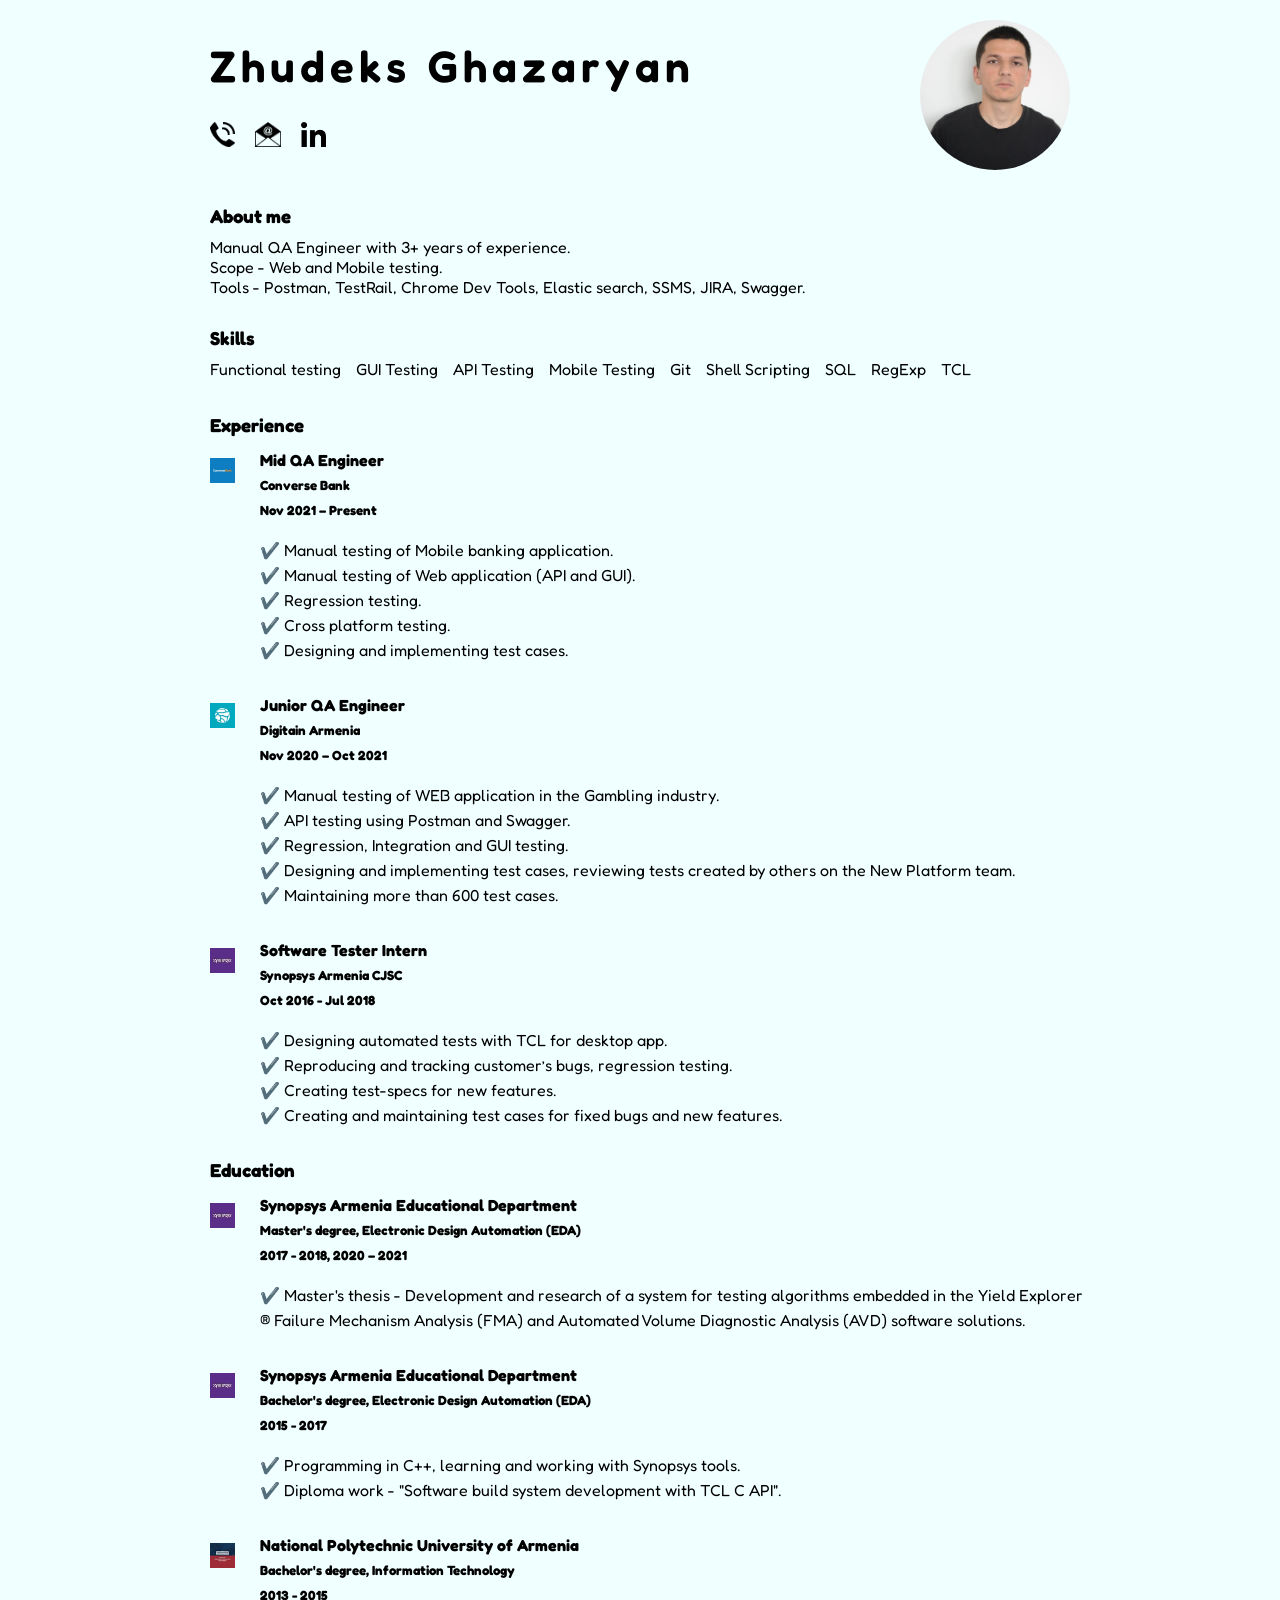
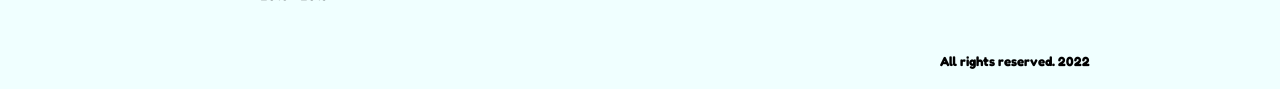
==== index.html @ 12656787 "test" ====
<!DOCTYPE html>
    <html lang="en">
    <head>
        <meta charset="UTF-8">
        <meta http-equiv="X-UA-Compatible" content="IE=edge">
        <meta name="viewport" content="width=device-width, initial-scale=1.0">
        <link rel="preconnect" href="https://fonts.googleapis.com">
        <link rel="preconnect" href="https://fonts.gstatic.com" crossorigin>
        <link href="https://fonts.googleapis.com/css2?family=Fredoka:wght@400;700&display=swap" rel="stylesheet">
        <link rel="icon" type="image/x-icon" href="./img/favicon.png">
        <title>My CV</title>
        <link rel="stylesheet" href="./css/styles.css">
    </head>
    <body>
        <header class="header">
            <div class="container">
                <div class="header-info">
                    <h1 class="text-h1">Zhudeks Ghazaryan</h1>
                    <ul>
                        <li><a href="tel:37477261190"><img src="./img/phone.png" alt="Phone"></a></li>
                        <li><a href="mailto:ghazaryan.zhudeks@gmail.com"><img src="./img/email.png" alt="Email"></a></li>
                        <li><a href="https://www.linkedin.com/in/ghazaryanzhudeks/" target="_blank"><img src="./img/linkedin.png" alt="Linkedin"></a></li>
                    </ul>
                </div>
                
                <img src="./img/avatar.jpg" alt="My avatar" class="avatar">
                
            </div>
        </header>

        <section class="about">
            <div class="container">
                <div class="about-me">
                    <h3>About me</h3>
                    <p>Manual QA Engineer with 3+ years of experience.</br>
                        Scope - Web and Mobile testing.</br>
                        Tools - Postman, TestRail, Chrome Dev Tools, Elastic search, SSMS, JIRA, Swagger.</p>
                </div>
            </div>
        </section>

        <section class="skills">
            <div class="container">
                <div class="skills-all">
                    <h3>Skills</h3>
                    <ul>
                        <li>Functional testing</li>
                        <li>GUI Testing</li>
                        <li>API Testing</li>
                        <li>Mobile Testing</li>
                        <li>Git</li>
                        <li>Shell Scripting</li>
                        <li>SQL</li>
                        <li>RegExp</li>
                        <li>TCL</li>
                    </ul>
                </div>
            </div>
        </section>

        <section class="experience">
            <div class="container">
                <div class="experience-all">
                    <h3>Experience</h3>
                    <div class="converse">
                        <div>
                            <img src="./img/converse.jpg" alt="Converse Bank logo" class="converse-logo">
                        </div>
                        
                        <div>
                            <h4 class="position">Mid QA Engineer</h4>
                            <h5 class="company">Converse Bank</h5>
                            <h5 class="date">Nov 2021 – Present</h5>
                            <ul>
                                <li>✔️ Manual testing of Mobile banking application.</li>
                                <li>✔️ Manual testing of Web application (API and GUI).</li>
                                <li>✔️ Regression testing.</li>
                                <li>✔️ Cross platform testing.</li>
                                <li>✔️ Designing and implementing test cases.</li>
                            </ul>
                        </div>
                    </div>

                    <div class="digitain">
                        <div>
                            <img src="./img/digitain.png" alt="Digitain Armenia logo" class="digitain-logo">
                        </div>
                        
                        <div>
                            <h4 class="position">Junior QA Engineer</h4>
                            <h5 class="company">Digitain Armenia</h5>
                            <h5 class="date">Nov 2020 – Oct 2021</h5>
                            <ul>
                                <li>✔️ Manual testing of WEB application in the Gambling industry.</li>
                                <li>✔️ API testing using Postman and Swagger.</li>
                                <li>✔️ Regression, Integration and GUI testing.</li>
                                <li>✔️ Designing and implementing test cases, reviewing tests created by others on the New Platform team.</li>
                                <li>✔️ Maintaining more than 600 test cases.</li>
                            </ul>
                        </div>
                    </div>

                    <div class="synopsys">
                        <div>
                            <img src="./img/synopsys.jpg" alt="Synopsys Armenia logo" class="synopsys-logo">
                        </div>
                        
                        <div>
                            <h4 class="position">Software Tester Intern</h4>
                            <h5 class="company">Synopsys Armenia CJSC</h5>
                            <h5 class="date">Oct 2016 - Jul 2018</h5>
                            <ul>
                                <li>✔️ Designing automated tests with TCL for desktop app.</li>
                                <li>✔️ Reproducing and tracking customer’s bugs, regression testing.</li>
                                <li>✔️ Creating test-specs for new features.</li>
                                <li>✔️ Creating and maintaining test cases for fixed bugs and new features.</li>
                            </ul>
                        </div>
                    </div>

                </div>
            </div>

        </section>

        <section class="education">
            <div class="container">
                <div class="education-all">
                    <h3>Education</h3>
                    <div class="synopsys-master">
                        <div>
                            <img src="./img/synopsys.jpg" alt="Synopsys Armenia Educational Department logo" class="synopsys-logo">
                        </div>
                        
                        <div>
                            <h4 class="institution">Synopsys Armenia Educational Department</h4>
                            <h5 class="department">Master's degree, Electronic Design Automation (EDA)</h5>
                            <h5 class="date">2017 - 2018, 2020 – 2021</h5>
                            <ul>
                                <li>✔️ Master's thesis - Development and research of a system for testing algorithms embedded in the Yield Explorer ® Failure Mechanism Analysis (FMA) and Automated Volume Diagnostic Analysis (AVD) software solutions.</li>
                            </ul>
                        </div>
                    </div>

                    <div class="synopsys-bachelor">
                        <div>
                            <img src="./img/synopsys.jpg" alt="Synopsys Armenia Educational Department logo" class="synopsys-logo">
                        </div>
                        
                        <div>
                            <h4 class="institution">Synopsys Armenia Educational Department</h4>
                            <h5 class="department">Bachelor's degree, Electronic Design Automation (EDA)</h5>
                            <h5 class="date">2015 - 2017</h5>
                            <ul>
                                <li>✔️ Programming in C++, learning and working with Synopsys tools.</li>
                                <li>✔️ Diploma work - "Software build system development with TCL C API".</li>
                            </ul>
                        </div>
                    </div>

                    <div class="npua-bachelor">
                        <div>
                            <img src="./img/npua.png" alt="National Polytechnic University of Armenia logo" class="npua-logo">
                        </div>
                        
                        <div>
                            <h4 class="institution">National Polytechnic University of Armenia</h4>
                            <h5 class="department">Bachelor's degree, Information Technology</h5>
                            <h5 class="date">2013 - 2015</h5>
                        </div>
                    </div>

                </div>
            </div>

        </section>

        <footer class="footer">
            <div class="container">
                <h5>All rights reserved. 2022</h5>
            </div>
        </footer>
    </body>
</html>
---- css/styles.css ----
/* ----- FOR GENERAL ELEMENTS ----- */

body {
    box-sizing: border-box;
    justify-content:space-between;
    font-family: 'Fredoka', sans-serif;
    background-color: azure;
}

*,
:after,
:before {
    padding: 0;
    margin: 0;
}

/* ----- HEADER ----- */

.header .container {
    padding-bottom: 15px;
}

.container {
    width: 900px;
    margin: 0 auto;
    display: flex;
    justify-content: space-between;
    align-items: center;
}

.text-h1 {
    font-weight: 600;
    font-size: 44px;
    margin: 0 0 30px 20px;
    letter-spacing: 5px;
}

.avatar {
    height: 150px;
    margin: 20px;
    border-radius: 50%;
}

a img {
    height: 25px;
}

.header-info ul {
    display: flex;
    margin-left: 10px;
    align-items: center;
}

.header-info ul li {
    margin: 0 10px;
    list-style-type: none;
}

/* ----- ABOUT ME ----- */

.about-me {
    margin-left: 20px;
}

.about-me h3{
    margin-bottom: 10px;
}

.about .container {
    padding-bottom: 30px;
}

/* ----- SKILLS ----- */

.skills-all {
    margin-left: 20px;
}

.skills-all  h3{
    margin-bottom: 10px;
}

.skills ul {
    display: inline-block;
    margin-left: 0px;
    align-items: center;
    list-style: none;
}

.skills ul li {
    float: left;
    margin-right: 15px;
}

.skills .container {
    padding-bottom: 30px;
}

/* ----- EXPERIENCE ----- */

.experience-all {
    margin-left: 20px;
    line-height: 25px;
}

.experience-all h3 {
    margin-bottom: 10px;
}

.experience-all ul li {
    list-style-type: none;
}

.experience .date {
    margin-bottom:  15px;
}

.converse-logo, .digitain-logo, .synopsys-logo {
    width: 25px;
    margin-top: 10px;
    margin-right: 25px;
}

.converse, .digitain, .synopsys {
    display: flex;
    margin-bottom: 30px;
}

/* ----- EDUCATION ----- */

.education-all {
    margin-left: 20px;
    line-height: 25px;
}

.education-all h3 {
    margin-bottom: 10px;
}

.education-all ul li {
    list-style-type: none;
}

.education .date {
    margin-bottom:  15px;
}

.education-all .synopsys-logo, .education-all .npua-logo {
    width: 25px;
    margin-top: 10px;
    margin-right: 25px;
}

.education-all .synopsys-master, .education-all .synopsys-bachelor, .education-all .npua-bachelor {
    display: flex;
    margin-bottom: 30px;
}

/* ----- FOOTER ----- */

.footer h5 {
    margin-left: auto;
    padding-bottom: 20px;
}
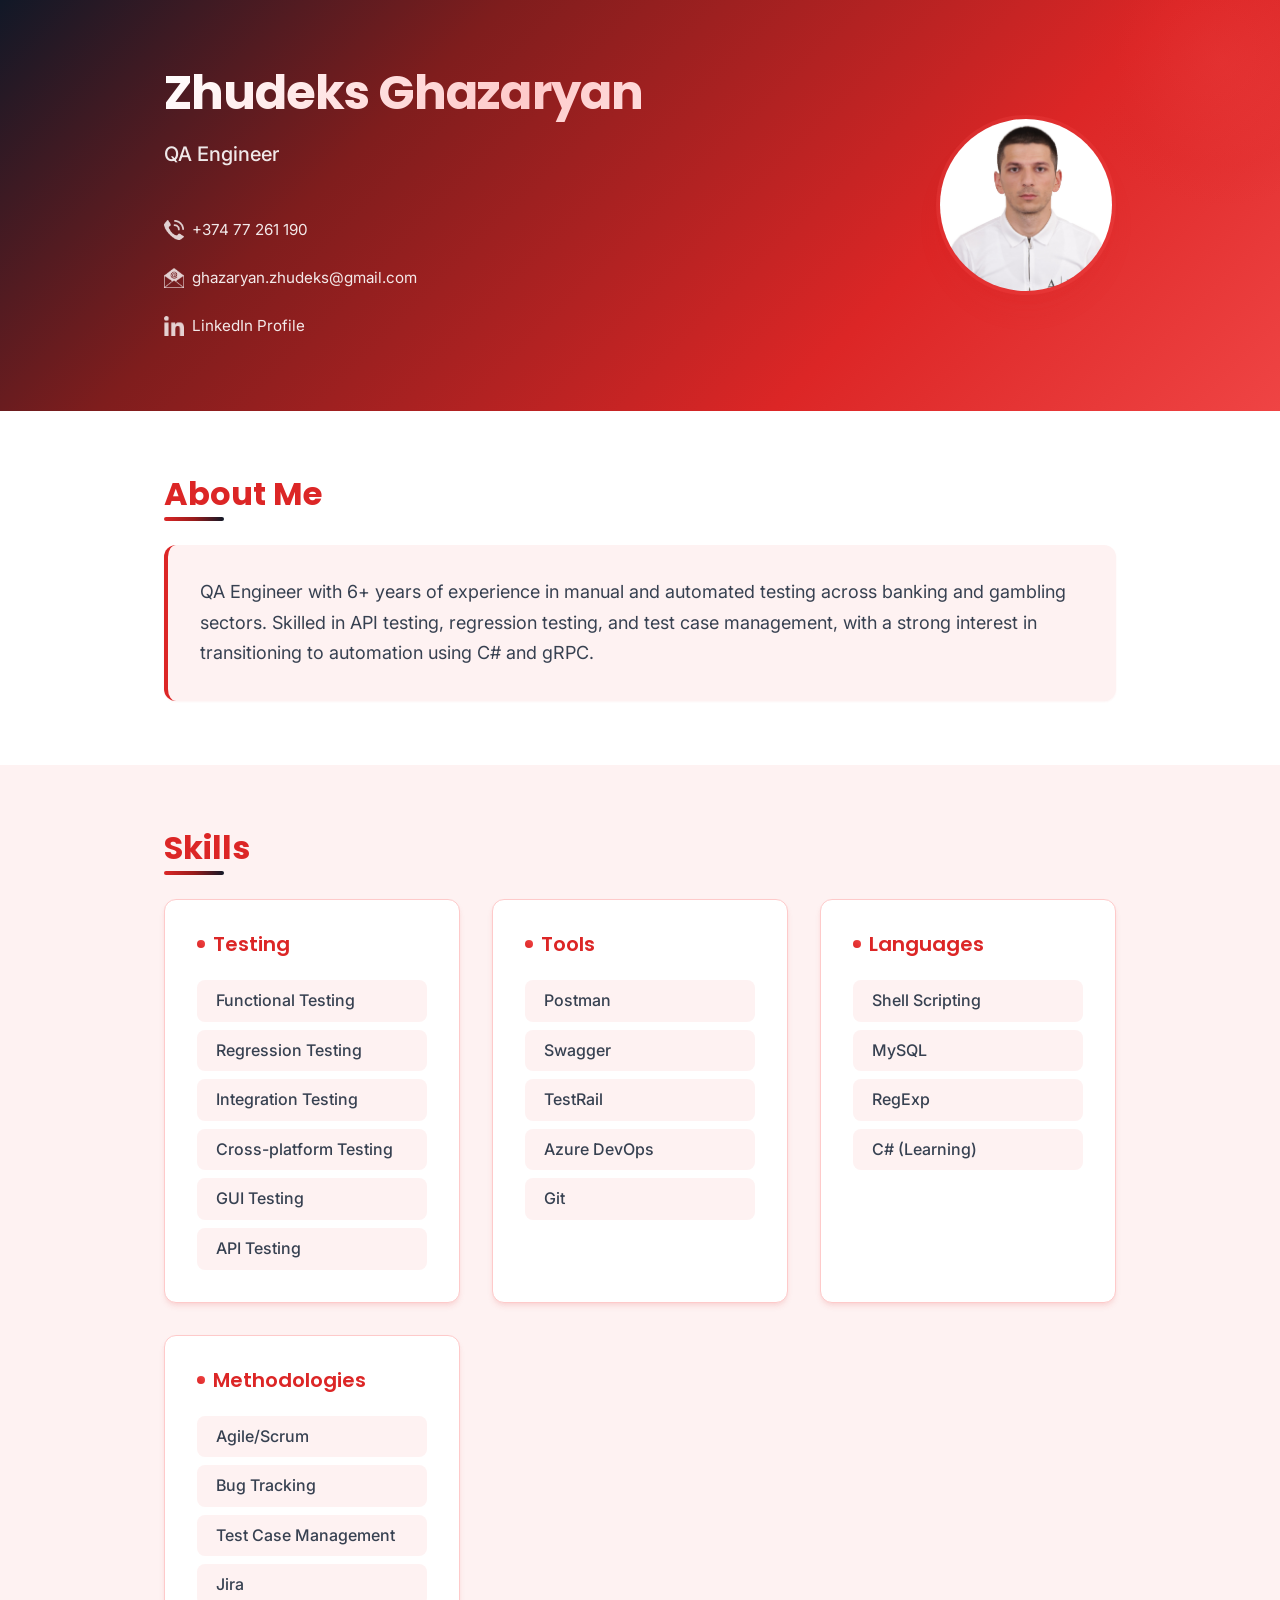
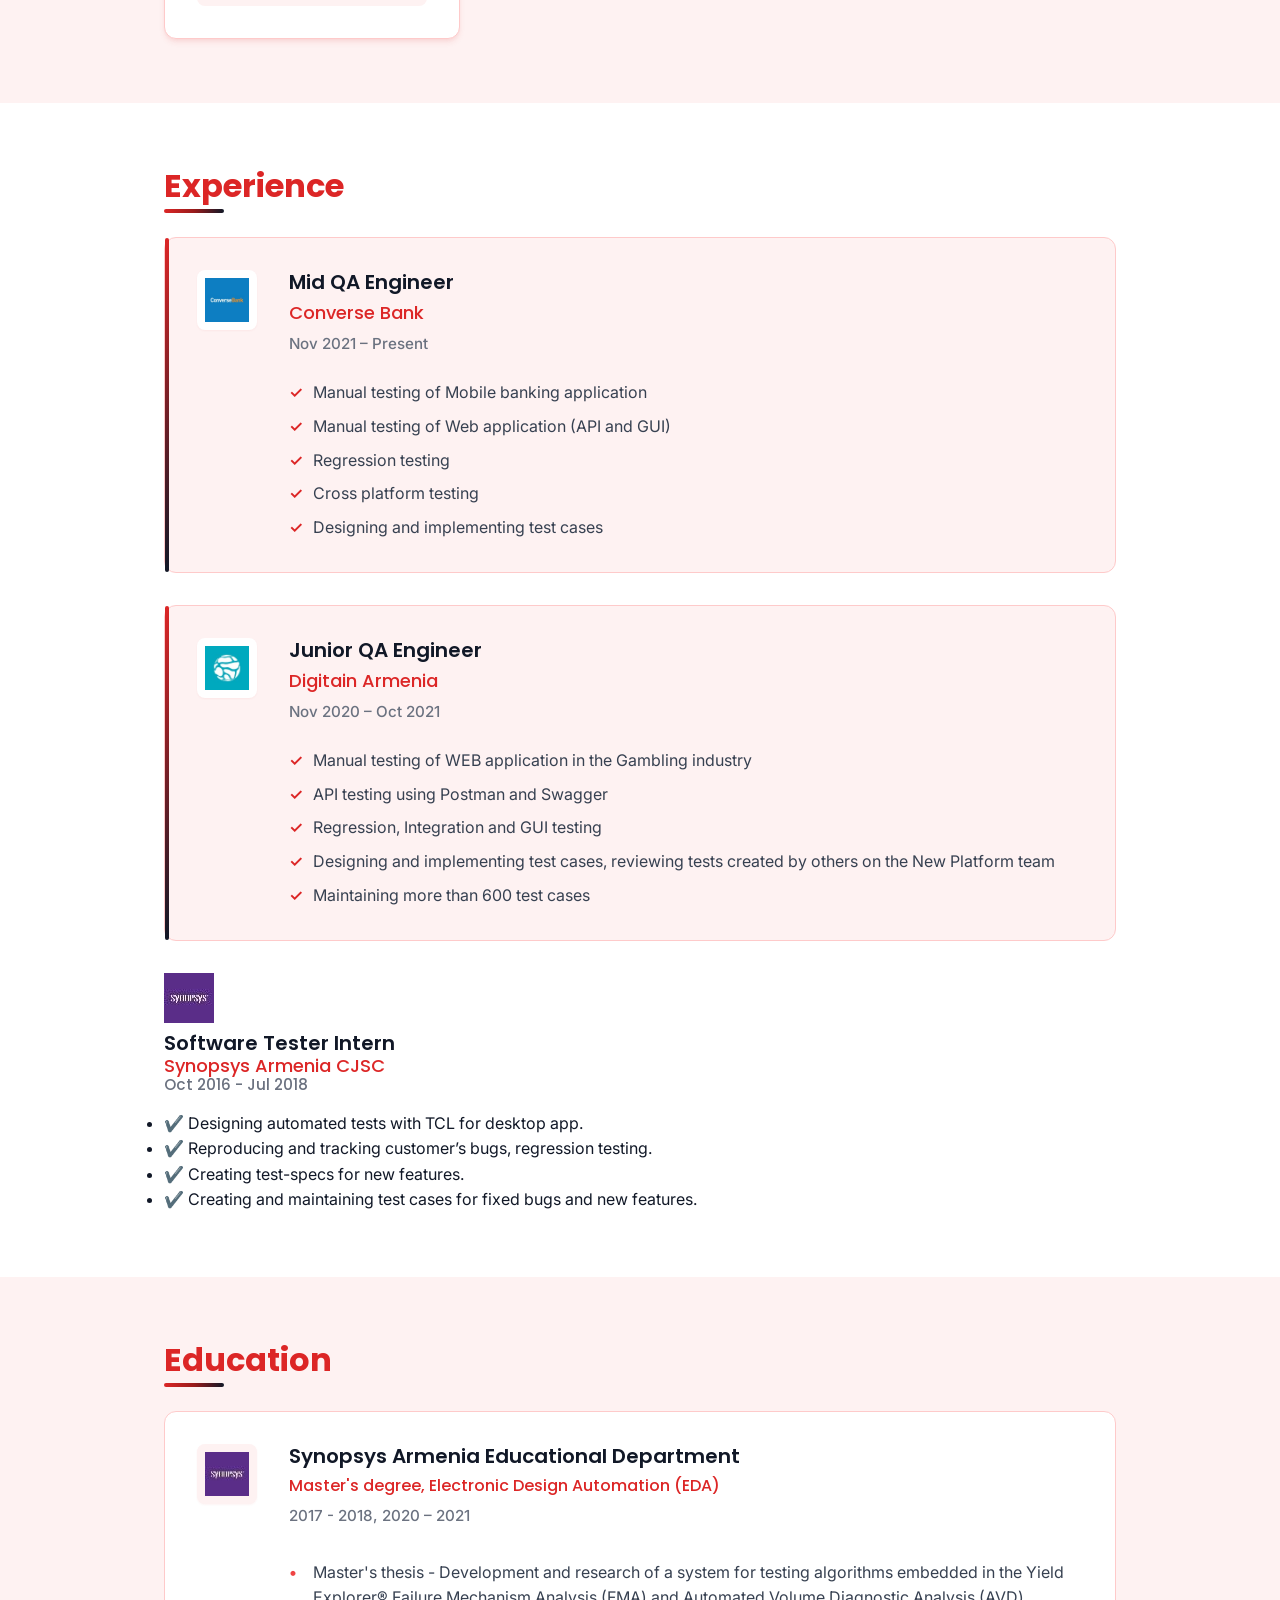
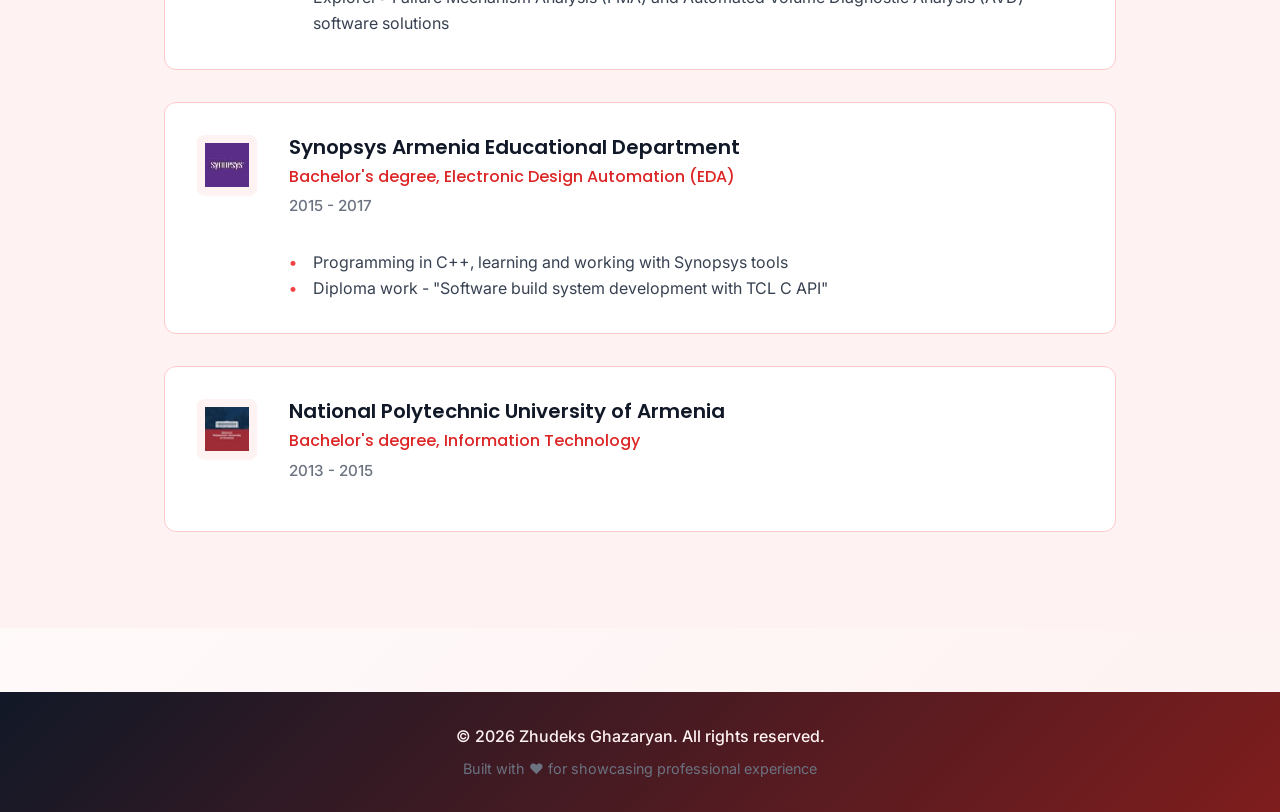
==== commit 016e2f2a: "Refactor HTML structure and enhance CSS styles for improved layout and accessibility" ====
--- a/index.html
+++ b/index.html
@@ -1,101 +1,161 @@
 <!DOCTYPE html>
-    <html lang="en">
-    <head>
-        <meta charset="UTF-8">
-        <meta http-equiv="X-UA-Compatible" content="IE=edge">
-        <meta name="viewport" content="width=device-width, initial-scale=1.0">
-        <link rel="preconnect" href="https://fonts.googleapis.com">
-        <link rel="preconnect" href="https://fonts.gstatic.com" crossorigin>
-        <link href="https://fonts.googleapis.com/css2?family=Fredoka:wght@400;700&display=swap" rel="stylesheet">
-        <link rel="icon" type="image/x-icon" href="./img/favicon.png">
-        <title>My CV</title>
-        <link rel="stylesheet" href="./css/styles.css">
-    </head>
-    <body>
+<html lang="en">
+<head>
+    <meta charset="UTF-8">
+    <meta http-equiv="X-UA-Compatible" content="IE=edge">
+    <meta name="viewport" content="width=device-width, initial-scale=1.0">
+    <meta name="description" content="Zhudeks Ghazaryan - QA Engineer with 6+ years of experience in manual and automated testing">
+    <meta name="author" content="Zhudeks Ghazaryan">
+    <meta name="keywords" content="QA Engineer, Software Testing, Manual Testing, Automated Testing, API Testing">
+    
+    <!-- Open Graph / Facebook -->
+    <meta property="og:type" content="website">
+    <meta property="og:title" content="Zhudeks Ghazaryan - QA Engineer CV">
+    <meta property="og:description" content="QA Engineer with 6+ years of experience in manual and automated testing">
+    
+    <!-- Fonts -->
+    <link rel="preconnect" href="https://fonts.googleapis.com">
+    <link rel="preconnect" href="https://fonts.gstatic.com" crossorigin>
+    <link href="https://fonts.googleapis.com/css2?family=Inter:wght@300;400;500;600;700&family=Poppins:wght@400;500;600;700&display=swap" rel="stylesheet">
+    
+    <!-- Favicon -->
+    <link rel="icon" type="image/x-icon" href="./img/favicon.png">
+    
+    <title>Zhudeks Ghazaryan - QA Engineer CV</title>
+    <link rel="stylesheet" href="./css/styles.css">
+</head>
+<body>
+    <main>
         <header class="header">
             <div class="container">
                 <div class="header-info">
-                    <h1 class="text-h1">Zhudeks Ghazaryan</h1>
-                    <ul>
-                        <li><a href="tel:37477261190"><img src="./img/phone.png" alt="Phone"></a></li>
-                        <li><a href="mailto:ghazaryan.zhudeks@gmail.com"><img src="./img/email.png" alt="Email"></a></li>
-                        <li><a href="https://www.linkedin.com/in/ghazaryanzhudeks/" target="_blank"><img src="./img/linkedin.png" alt="Linkedin"></a></li>
-                    </ul>
-                </div>
-                
-                <img src="./img/avatar.jpg" alt="My avatar" class="avatar">
-                
+                    <h1 class="name">Zhudeks Ghazaryan</h1>
+                    <p class="title">QA Engineer</p>
+                    <nav class="contact-nav" aria-label="Contact information">
+                        <ul class="contact-list">
+                            <li>
+                                <a href="tel:37477261190" class="contact-link" aria-label="Phone number">
+                                    <img src="./img/phone.png" alt="" role="presentation">
+                                    <span class="contact-text">+374 77 261 190</span>
+                                </a>
+                            </li>
+                            <li>
+                                <a href="mailto:ghazaryan.zhudeks@gmail.com" class="contact-link" aria-label="Email">
+                                    <img src="./img/email.png" alt="" role="presentation">
+                                    <span class="contact-text">ghazaryan.zhudeks@gmail.com</span>
+                                </a>
+                            </li>
+                            <li>
+                                <a href="https://www.linkedin.com/in/ghazaryanzhudeks/" target="_blank" rel="noopener noreferrer" class="contact-link" aria-label="LinkedIn profile">
+                                    <img src="./img/linkedin.png" alt="" role="presentation">
+                                    <span class="contact-text">LinkedIn Profile</span>
+                                </a>
+                            </li>
+                        </ul>
+                    </nav>
+                </div>
+                <div class="avatar-container">
+                    <img src="./img/avatar.jpg" alt="Zhudeks Ghazaryan profile photo" class="avatar">
+                </div>
             </div>
         </header>
 
-        <section class="about">
-            <div class="container">
-                <div class="about-me">
-                    <h3>About me</h3>
-                    <p>Manual QA Engineer with 3+ years of experience.</br>
-                        Scope - Web and Mobile testing.</br>
-                        Tools - Postman, TestRail, Chrome Dev Tools, Elastic search, SSMS, JIRA, Swagger.</p>
-                </div>
-            </div>
-        </section>
-
-        <section class="skills">
-            <div class="container">
-                <div class="skills-all">
-                    <h3>Skills</h3>
-                    <ul>
-                        <li>Functional testing</li>
-                        <li>GUI Testing</li>
-                        <li>API Testing</li>
-                        <li>Mobile Testing</li>
-                        <li>Git</li>
-                        <li>Shell Scripting</li>
-                        <li>SQL</li>
-                        <li>RegExp</li>
-                        <li>TCL</li>
-                    </ul>
-                </div>
-            </div>
-        </section>
-
-        <section class="experience">
-            <div class="container">
-                <div class="experience-all">
-                    <h3>Experience</h3>
-                    <div class="converse">
-                        <div>
-                            <img src="./img/converse.jpg" alt="Converse Bank logo" class="converse-logo">
-                        </div>
-                        
-                        <div>
-                            <h4 class="position">Mid QA Engineer</h4>
-                            <h5 class="company">Converse Bank</h5>
-                            <h5 class="date">Nov 2021 – Present</h5>
-                            <ul>
-                                <li>✔️ Manual testing of Mobile banking application.</li>
-                                <li>✔️ Manual testing of Web application (API and GUI).</li>
-                                <li>✔️ Regression testing.</li>
-                                <li>✔️ Cross platform testing.</li>
-                                <li>✔️ Designing and implementing test cases.</li>
-                            </ul>
-                        </div>
-                    </div>
-
-                    <div class="digitain">
-                        <div>
-                            <img src="./img/digitain.png" alt="Digitain Armenia logo" class="digitain-logo">
-                        </div>
-                        
-                        <div>
-                            <h4 class="position">Junior QA Engineer</h4>
-                            <h5 class="company">Digitain Armenia</h5>
-                            <h5 class="date">Nov 2020 – Oct 2021</h5>
-                            <ul>
-                                <li>✔️ Manual testing of WEB application in the Gambling industry.</li>
-                                <li>✔️ API testing using Postman and Swagger.</li>
-                                <li>✔️ Regression, Integration and GUI testing.</li>
-                                <li>✔️ Designing and implementing test cases, reviewing tests created by others on the New Platform team.</li>
-                                <li>✔️ Maintaining more than 600 test cases.</li>
+        <section class="about" aria-labelledby="about-heading">
+            <div class="container">
+                <div class="section-content">
+                    <h2 id="about-heading" class="section-title">About Me</h2>
+                    <div class="about-content">
+                        <p class="about-text">
+                            QA Engineer with 6+ years of experience in manual and automated testing across 
+                            banking and gambling sectors. Skilled in API testing, regression testing, and test case 
+                            management, with a strong interest in transitioning to automation using C# and gRPC.
+                        </p>
+                    </div>
+                </div>
+            </div>
+        </section>
+
+        <section class="skills" aria-labelledby="skills-heading">
+            <div class="container">
+                <div class="section-content">
+                    <h2 id="skills-heading" class="section-title">Skills</h2>
+                    <div class="skills-grid">
+                        <div class="skill-category">
+                            <h3 class="skill-category-title">Testing</h3>
+                            <ul class="skill-list">
+                                <li>Functional Testing</li>
+                                <li>Regression Testing</li>
+                                <li>Integration Testing</li>
+                                <li>Cross-platform Testing</li>
+                                <li>GUI Testing</li>
+                                <li>API Testing</li>
+                            </ul>
+                        </div>
+                        <div class="skill-category">
+                            <h3 class="skill-category-title">Tools</h3>
+                            <ul class="skill-list">
+                                <li>Postman</li>
+                                <li>Swagger</li>
+                                <li>TestRail</li>
+                                <li>Azure DevOps</li>
+                                <li>Git</li>
+                            </ul>
+                        </div>
+                        <div class="skill-category">
+                            <h3 class="skill-category-title">Languages</h3>
+                            <ul class="skill-list">
+                                <li>Shell Scripting</li>
+                                <li>MySQL</li>
+                                <li>RegExp</li>
+                                <li>C# (Learning)</li>
+                            </ul>
+                        </div>
+                        <div class="skill-category">
+                            <h3 class="skill-category-title">Methodologies</h3>
+                            <ul class="skill-list">
+                                <li>Agile/Scrum</li>
+                                <li>Bug Tracking</li>
+                                <li>Test Case Management</li>
+                                <li>Jira</li>
+                            </ul>
+                        </div>
+                    </div>
+                </div>
+            </div>
+        </section>
+
+        <section class="experience" aria-labelledby="experience-heading">
+            <div class="container">
+                <div class="section-content">
+                    <h2 id="experience-heading" class="section-title">Experience</h2>
+                    <div class="experience-item">
+                        <img src="./img/converse.jpg" alt="Converse Bank logo" class="company-logo">
+                        <div class="experience-details">
+                            <h3 class="position">Mid QA Engineer</h3>
+                            <h4 class="company">Converse Bank</h4>
+                            <p class="date">Nov 2021 – Present</p>
+                            <ul>
+                                <li>Manual testing of Mobile banking application</li>
+                                <li>Manual testing of Web application (API and GUI)</li>
+                                <li>Regression testing</li>
+                                <li>Cross platform testing</li>
+                                <li>Designing and implementing test cases</li>
+                            </ul>
+                        </div>
+                    </div>
+
+                    <div class="experience-item">
+                        <img src="./img/digitain.png" alt="Digitain Armenia logo" class="company-logo">
+                        <div class="experience-details">
+                            <h3 class="position">Junior QA Engineer</h3>
+                            <h4 class="company">Digitain Armenia</h4>
+                            <p class="date">Nov 2020 – Oct 2021</p>
+                            <ul>
+                                <li>Manual testing of WEB application in the Gambling industry</li>
+                                <li>API testing using Postman and Swagger</li>
+                                <li>Regression, Integration and GUI testing</li>
+                                <li>Designing and implementing test cases, reviewing tests created by others on the New Platform team</li>
+                                <li>Maintaining more than 600 test cases</li>
                             </ul>
                         </div>
                     </div>
@@ -123,62 +183,63 @@
 
         </section>
 
-        <section class="education">
-            <div class="container">
-                <div class="education-all">
-                    <h3>Education</h3>
-                    <div class="synopsys-master">
-                        <div>
-                            <img src="./img/synopsys.jpg" alt="Synopsys Armenia Educational Department logo" class="synopsys-logo">
-                        </div>
-                        
-                        <div>
-                            <h4 class="institution">Synopsys Armenia Educational Department</h4>
-                            <h5 class="department">Master's degree, Electronic Design Automation (EDA)</h5>
-                            <h5 class="date">2017 - 2018, 2020 – 2021</h5>
-                            <ul>
-                                <li>✔️ Master's thesis - Development and research of a system for testing algorithms embedded in the Yield Explorer ® Failure Mechanism Analysis (FMA) and Automated Volume Diagnostic Analysis (AVD) software solutions.</li>
-                            </ul>
-                        </div>
-                    </div>
-
-                    <div class="synopsys-bachelor">
-                        <div>
-                            <img src="./img/synopsys.jpg" alt="Synopsys Armenia Educational Department logo" class="synopsys-logo">
-                        </div>
-                        
-                        <div>
-                            <h4 class="institution">Synopsys Armenia Educational Department</h4>
-                            <h5 class="department">Bachelor's degree, Electronic Design Automation (EDA)</h5>
-                            <h5 class="date">2015 - 2017</h5>
-                            <ul>
-                                <li>✔️ Programming in C++, learning and working with Synopsys tools.</li>
-                                <li>✔️ Diploma work - "Software build system development with TCL C API".</li>
-                            </ul>
-                        </div>
-                    </div>
-
-                    <div class="npua-bachelor">
-                        <div>
-                            <img src="./img/npua.png" alt="National Polytechnic University of Armenia logo" class="npua-logo">
-                        </div>
-                        
-                        <div>
-                            <h4 class="institution">National Polytechnic University of Armenia</h4>
-                            <h5 class="department">Bachelor's degree, Information Technology</h5>
-                            <h5 class="date">2013 - 2015</h5>
-                        </div>
-                    </div>
-
-                </div>
-            </div>
-
-        </section>
-
-        <footer class="footer">
-            <div class="container">
-                <h5>All rights reserved. 2022</h5>
-            </div>
-        </footer>
-    </body>
+        <section class="education" aria-labelledby="education-heading">
+            <div class="container">
+                <div class="section-content">
+                    <h2 id="education-heading" class="section-title">Education</h2>
+                    
+                    <div class="education-item">
+                        <img src="./img/synopsys.jpg" alt="Synopsys Armenia Educational Department logo" class="institution-logo">
+                        <div class="education-details">
+                            <h3 class="institution">Synopsys Armenia Educational Department</h3>
+                            <h4 class="department">Master's degree, Electronic Design Automation (EDA)</h4>
+                            <p class="date">2017 - 2018, 2020 – 2021</p>
+                            <ul>
+                                <li>Master's thesis - Development and research of a system for testing algorithms embedded in the Yield Explorer® Failure Mechanism Analysis (FMA) and Automated Volume Diagnostic Analysis (AVD) software solutions</li>
+                            </ul>
+                        </div>
+                    </div>
+
+                    <div class="education-item">
+                        <img src="./img/synopsys.jpg" alt="Synopsys Armenia Educational Department logo" class="institution-logo">
+                        <div class="education-details">
+                            <h3 class="institution">Synopsys Armenia Educational Department</h3>
+                            <h4 class="department">Bachelor's degree, Electronic Design Automation (EDA)</h4>
+                            <p class="date">2015 - 2017</p>
+                            <ul>
+                                <li>Programming in C++, learning and working with Synopsys tools</li>
+                                <li>Diploma work - "Software build system development with TCL C API"</li>
+                            </ul>
+                        </div>
+                    </div>
+
+                    <div class="education-item">
+                        <img src="./img/npua.png" alt="National Polytechnic University of Armenia logo" class="institution-logo">
+                        <div class="education-details">
+                            <h3 class="institution">National Polytechnic University of Armenia</h3>
+                            <h4 class="department">Bachelor's degree, Information Technology</h4>
+                            <p class="date">2013 - 2015</p>
+                        </div>
+                    </div>
+                </div>
+            </div>
+        </section>
+
+        </section>
+    </main>
+    
+    <footer class="footer">
+        <div class="container">
+            <div class="footer-content">
+                <p class="footer-text">&copy; <span id="current-year"></span> Zhudeks Ghazaryan. All rights reserved.</p>
+                <p class="footer-note">Built with ❤️ for showcasing professional experience</p>
+            </div>
+        </div>
+    </footer>
+    
+    <script>
+        // Automatically update copyright year
+        document.getElementById('current-year').textContent = new Date().getFullYear();
+    </script>
+</body>
 </html>
--- a/css/styles.css
+++ b/css/styles.css
@@ -1,164 +1,618 @@
-/* ----- FOR GENERAL ELEMENTS ----- */
+/* ===== CSS RESET ===== */
+*,
+*::before,
+*::after {
+    margin: 0;
+    padding: 0;
+    box-sizing: border-box;
+}
+
+/* ===== CSS VARIABLES ===== */
+:root {
+    /* Colors */
+    --primary-color: #dc2626;
+    --primary-dark: #991b1b;
+    --primary-darker: #7f1d1d;
+    --secondary-color: #374151;
+    --accent-color: #ef4444;
+    --accent-light: #f87171;
+    --text-primary: #111827;
+    --text-secondary: #374151;
+    --text-light: #6b7280;
+    --background-light: #fef2f2;
+    --background-white: #ffffff;
+    --background-dark: #1f2937;
+    --border-light: #fecaca;
+    --shadow-sm: 0 1px 2px 0 rgb(220 38 38 / 0.05);
+    --shadow-md: 0 4px 6px -1px rgb(220 38 38 / 0.1), 0 2px 4px -2px rgb(220 38 38 / 0.1);
+    --shadow-lg: 0 10px 15px -3px rgb(220 38 38 / 0.1), 0 4px 6px -4px rgb(220 38 38 / 0.1);
+    --shadow-xl: 0 20px 25px -5px rgb(220 38 38 / 0.1), 0 8px 10px -6px rgb(220 38 38 / 0.1);
+    
+    /* Typography */
+    --font-primary: 'Inter', -apple-system, BlinkMacSystemFont, 'Segoe UI', sans-serif;
+    --font-heading: 'Poppins', -apple-system, BlinkMacSystemFont, 'Segoe UI', sans-serif;
+    
+    /* Spacing */
+    --space-xs: 0.25rem;
+    --space-sm: 0.5rem;
+    --space-md: 1rem;
+    --space-lg: 1.5rem;
+    --space-xl: 2rem;
+    --space-2xl: 3rem;
+    --space-3xl: 4rem;
+    
+    /* Border radius */
+    --radius-sm: 0.25rem;
+    --radius-md: 0.5rem;
+    --radius-lg: 0.75rem;
+    --radius-xl: 1rem;
+    --radius-full: 9999px;
+    
+    /* Transitions */
+    --transition-fast: 150ms ease-in-out;
+    --transition-normal: 250ms ease-in-out;
+    --transition-slow: 350ms ease-in-out;
+}
+
+/* ===== BASE STYLES ===== */
+html {
+    scroll-behavior: smooth;
+}
 
 body {
-    box-sizing: border-box;
-    justify-content:space-between;
-    font-family: 'Fredoka', sans-serif;
-    background-color: azure;
-}
-
-*,
-:after,
-:before {
-    padding: 0;
-    margin: 0;
-}
-
-/* ----- HEADER ----- */
+    font-family: var(--font-primary);
+    font-size: 16px;
+    line-height: 1.6;
+    color: var(--text-primary);
+    background: linear-gradient(135deg, var(--background-light) 0%, #ffffff 50%, #fef2f2 100%);
+    min-height: 100vh;
+    -webkit-font-smoothing: antialiased;
+    -moz-osx-font-smoothing: grayscale;
+}
+
+/* ===== LAYOUT ===== */
+.container {
+    max-width: 1000px;
+    margin: 0 auto;
+    padding: 0 var(--space-lg);
+}
+
+main {
+    padding-bottom: var(--space-3xl);
+}
+
+/* ===== TYPOGRAPHY ===== */
+h1, h2, h3, h4, h5, h6 {
+    font-family: var(--font-heading);
+    font-weight: 600;
+    line-height: 1.2;
+    color: var(--text-primary);
+}
+
+.section-title {
+    font-size: 2rem;
+    font-weight: 700;
+    margin-bottom: var(--space-xl);
+    position: relative;
+    color: var(--primary-color);
+}
+
+.section-title::after {
+    content: '';
+    position: absolute;
+    left: 0;
+    bottom: -8px;
+    width: 60px;
+    height: 4px;
+    background: linear-gradient(90deg, var(--primary-color), var(--primary-dark), var(--text-primary));
+    border-radius: var(--radius-full);
+}
+
+/* ===== HEADER SECTION ===== */
+.header {
+    background: linear-gradient(135deg, var(--text-primary) 0%, var(--primary-darker) 30%, var(--primary-color) 70%, var(--accent-color) 100%);
+    color: white;
+    padding: var(--space-3xl) 0;
+    position: relative;
+    overflow: hidden;
+}
+
+.header::before {
+    content: '';
+    position: absolute;
+    top: 0;
+    right: 0;
+    width: 300px;
+    height: 300px;
+    background: radial-gradient(circle, rgba(239,68,68,0.2) 0%, rgba(220,38,38,0.1) 50%, transparent 70%);
+    border-radius: 50%;
+    transform: translate(30%, -30%);
+}
 
 .header .container {
-    padding-bottom: 15px;
-}
-
-.container {
-    width: 900px;
-    margin: 0 auto;
-    display: flex;
-    justify-content: space-between;
+    display: grid;
+    grid-template-columns: 1fr auto;
+    gap: var(--space-2xl);
     align-items: center;
-}
-
-.text-h1 {
+    position: relative;
+    z-index: 1;
+}
+
+.header-info {
+    display: flex;
+    flex-direction: column;
+    gap: var(--space-md);
+}
+
+.name {
+    font-size: 3rem;
+    font-weight: 700;
+    margin: 0;
+    background: linear-gradient(135deg, #ffffff 0%, #fecaca 50%, #ffffff 100%);
+    -webkit-background-clip: text;
+    -webkit-text-fill-color: transparent;
+    background-clip: text;
+    letter-spacing: -0.02em;
+}
+
+.title {
+    font-size: 1.25rem;
+    font-weight: 500;
+    color: rgba(255, 255, 255, 0.9);
+    margin: 0;
+}
+
+.contact-nav {
+    margin-top: var(--space-lg);
+}
+
+.contact-list {
+    display: flex;
+    flex-direction: column;
+    gap: var(--space-sm);
+    list-style: none;
+}
+
+.contact-link {
+    display: flex;
+    align-items: center;
+    gap: var(--space-sm);
+    color: rgba(255, 255, 255, 0.9);
+    text-decoration: none;
+    padding: var(--space-sm) 0;
+    transition: var(--transition-fast);
+    font-size: 0.95rem;
+}
+
+.contact-link:hover {
+    color: white;
+    transform: translateX(4px);
+}
+
+.contact-link img {
+    width: 20px;
+    height: 20px;
+    filter: brightness(0) invert(1);
+    opacity: 0.8;
+}
+
+.contact-text {
+    font-weight: 400;
+}
+
+.avatar-container {
+    display: flex;
+    justify-content: center;
+    align-items: center;
+}
+
+.avatar {
+    width: 180px;
+    height: 180px;
+    border-radius: var(--radius-full);
+    border: 4px solid rgba(239, 68, 68, 0.3);
+    box-shadow: var(--shadow-xl);
+    transition: var(--transition-normal);
+    object-fit: cover;
+}
+
+.avatar:hover {
+    transform: scale(1.05);
+    border-color: rgba(239, 68, 68, 0.6);
+}
+
+/* ===== SECTIONS ===== */
+section {
+    padding: var(--space-3xl) 0;
+}
+
+.section-content {
+    max-width: 100%;
+}
+
+/* ===== ABOUT SECTION ===== */
+.about {
+    background: var(--background-white);
+}
+
+.about-content {
+    background: var(--background-light);
+    padding: var(--space-xl);
+    border-radius: var(--radius-lg);
+    border-left: 4px solid var(--primary-color);
+    box-shadow: var(--shadow-sm);
+}
+
+.about-text {
+    font-size: 1.125rem;
+    line-height: 1.7;
+    color: var(--text-secondary);
+    margin: 0;
+}
+
+/* ===== SKILLS SECTION ===== */
+.skills {
+    background: var(--background-light);
+}
+
+.skills-grid {
+    display: grid;
+    grid-template-columns: repeat(auto-fit, minmax(250px, 1fr));
+    gap: var(--space-xl);
+}
+
+.skill-category {
+    background: var(--background-white);
+    padding: var(--space-xl);
+    border-radius: var(--radius-lg);
+    box-shadow: var(--shadow-md);
+    transition: var(--transition-normal);
+    border: 1px solid var(--border-light);
+}
+
+.skill-category:hover {
+    transform: translateY(-4px);
+    box-shadow: var(--shadow-lg);
+}
+
+.skill-category-title {
+    font-size: 1.25rem;
     font-weight: 600;
-    font-size: 44px;
-    margin: 0 0 30px 20px;
-    letter-spacing: 5px;
-}
-
-.avatar {
-    height: 150px;
-    margin: 20px;
-    border-radius: 50%;
-}
-
-a img {
-    height: 25px;
-}
-
-.header-info ul {
-    display: flex;
-    margin-left: 10px;
+    color: var(--primary-color);
+    margin-bottom: var(--space-lg);
+    display: flex;
     align-items: center;
-}
-
-.header-info ul li {
-    margin: 0 10px;
-    list-style-type: none;
-}
-
-/* ----- ABOUT ME ----- */
-
-.about-me {
-    margin-left: 20px;
-}
-
-.about-me h3{
-    margin-bottom: 10px;
-}
-
-.about .container {
-    padding-bottom: 30px;
-}
-
-/* ----- SKILLS ----- */
-
-.skills-all {
-    margin-left: 20px;
-}
-
-.skills-all  h3{
-    margin-bottom: 10px;
-}
-
-.skills ul {
-    display: inline-block;
-    margin-left: 0px;
+    gap: var(--space-sm);
+}
+
+.skill-category-title::before {
+    content: '';
+    width: 8px;
+    height: 8px;
+    background: linear-gradient(45deg, var(--primary-color), var(--accent-color));
+    border-radius: var(--radius-full);
+}
+
+.skill-list {
+    list-style: none;
+    display: flex;
+    flex-direction: column;
+    gap: var(--space-sm);
+}
+
+.skill-list li {
+    padding: var(--space-sm) var(--space-md);
+    background: var(--background-light);
+    border-radius: var(--radius-md);
+    color: var(--text-secondary);
+    font-weight: 500;
+    transition: var(--transition-fast);
+    border-left: 3px solid transparent;
+}
+
+.skill-list li:hover {
+    border-left-color: var(--primary-color);
+    background: rgba(220, 38, 38, 0.05);
+    color: var(--text-primary);
+}
+
+/* ===== EXPERIENCE SECTION ===== */
+.experience {
+    background: var(--background-white);
+}
+
+.experience-item {
+    display: grid;
+    grid-template-columns: auto 1fr;
+    gap: var(--space-xl);
+    padding: var(--space-xl);
+    background: var(--background-light);
+    border-radius: var(--radius-lg);
+    margin-bottom: var(--space-xl);
+    border: 1px solid var(--border-light);
+    transition: var(--transition-normal);
+    position: relative;
+}
+
+.experience-item:hover {
+    box-shadow: var(--shadow-md);
+    border-color: var(--primary-color);
+}
+
+.experience-item::before {
+    content: '';
+    position: absolute;
+    left: 0;
+    top: 0;
+    bottom: 0;
+    width: 4px;
+    background: linear-gradient(135deg, var(--primary-color), var(--text-primary));
+    border-radius: var(--radius-sm);
+}
+
+.company-logo {
+    width: 60px;
+    height: 60px;
+    object-fit: contain;
+    border-radius: var(--radius-md);
+    background: var(--background-white);
+    padding: var(--space-sm);
+    box-shadow: var(--shadow-sm);
+}
+
+.experience-details {
+    display: flex;
+    flex-direction: column;
+    gap: var(--space-sm);
+}
+
+.position {
+    font-size: 1.25rem;
+    font-weight: 600;
+    color: var(--text-primary);
+    margin: 0;
+}
+
+.company {
+    font-size: 1.125rem;
+    font-weight: 500;
+    color: var(--primary-color);
+    margin: 0;
+}
+
+.date {
+    font-size: 0.95rem;
+    color: var(--text-light);
+    font-weight: 500;
+    margin: 0 0 var(--space-md) 0;
+}
+
+.experience-details ul {
+    list-style: none;
+    display: flex;
+    flex-direction: column;
+    gap: var(--space-sm);
+}
+
+.experience-details li {
+    position: relative;
+    padding-left: var(--space-lg);
+    color: var(--text-secondary);
+    line-height: 1.6;
+}
+
+.experience-details li::before {
+    content: '✓';
+    position: absolute;
+    left: 0;
+    color: var(--primary-color);
+    font-weight: 600;
+}
+
+/* ===== EDUCATION SECTION ===== */
+.education {
+    background: var(--background-light);
+}
+
+.education-item {
+    display: grid;
+    grid-template-columns: auto 1fr;
+    gap: var(--space-xl);
+    padding: var(--space-xl);
+    background: var(--background-white);
+    border-radius: var(--radius-lg);
+    margin-bottom: var(--space-xl);
+    border: 1px solid var(--border-light);
+    transition: var(--transition-normal);
+}
+
+.education-item:hover {
+    box-shadow: var(--shadow-md);
+    transform: translateY(-2px);
+}
+
+.institution-logo {
+    width: 60px;
+    height: 60px;
+    object-fit: contain;
+    border-radius: var(--radius-md);
+    background: var(--background-light);
+    padding: var(--space-sm);
+    box-shadow: var(--shadow-sm);
+}
+
+.education-details {
+    display: flex;
+    flex-direction: column;
+    gap: var(--space-sm);
+}
+
+.institution {
+    font-size: 1.25rem;
+    font-weight: 600;
+    color: var(--text-primary);
+    margin: 0;
+}
+
+.department {
+    font-size: 1rem;
+    font-weight: 500;
+    color: var(--primary-color);
+    margin: 0;
+}
+
+.education-details ul {
+    list-style: none;
+    margin-top: var(--space-sm);
+}
+
+.education-details li {
+    position: relative;
+    padding-left: var(--space-lg);
+    color: var(--text-secondary);
+    line-height: 1.6;
+}
+
+.education-details li::before {
+    content: '•';
+    position: absolute;
+    left: 0;
+    color: var(--accent-color);
+    font-weight: 600;
+}
+
+/* ===== FOOTER ===== */
+.footer {
+    background: linear-gradient(135deg, var(--text-primary) 0%, var(--primary-darker) 100%);
+    color: var(--background-light);
+    padding: var(--space-xl) 0;
+    text-align: center;
+}
+
+.footer-content {
+    display: flex;
+    flex-direction: column;
+    gap: var(--space-sm);
     align-items: center;
-    list-style: none;
-}
-
-.skills ul li {
-    float: left;
-    margin-right: 15px;
-}
-
-.skills .container {
-    padding-bottom: 30px;
-}
-
-/* ----- EXPERIENCE ----- */
-
-.experience-all {
-    margin-left: 20px;
-    line-height: 25px;
-}
-
-.experience-all h3 {
-    margin-bottom: 10px;
-}
-
-.experience-all ul li {
-    list-style-type: none;
-}
-
-.experience .date {
-    margin-bottom:  15px;
-}
-
-.converse-logo, .digitain-logo, .synopsys-logo {
-    width: 25px;
-    margin-top: 10px;
-    margin-right: 25px;
-}
-
-.converse, .digitain, .synopsys {
-    display: flex;
-    margin-bottom: 30px;
-}
-
-/* ----- EDUCATION ----- */
-
-.education-all {
-    margin-left: 20px;
-    line-height: 25px;
-}
-
-.education-all h3 {
-    margin-bottom: 10px;
-}
-
-.education-all ul li {
-    list-style-type: none;
-}
-
-.education .date {
-    margin-bottom:  15px;
-}
-
-.education-all .synopsys-logo, .education-all .npua-logo {
-    width: 25px;
-    margin-top: 10px;
-    margin-right: 25px;
-}
-
-.education-all .synopsys-master, .education-all .synopsys-bachelor, .education-all .npua-bachelor {
-    display: flex;
-    margin-bottom: 30px;
-}
-
-/* ----- FOOTER ----- */
-
-.footer h5 {
-    margin-left: auto;
-    padding-bottom: 20px;
+}
+
+.footer-text {
+    margin: 0;
+    font-weight: 500;
+}
+
+.footer-note {
+    margin: 0;
+    font-size: 0.9rem;
+    color: var(--text-light);
+}
+
+/* ===== RESPONSIVE DESIGN ===== */
+@media (max-width: 768px) {
+    .container {
+        padding: 0 var(--space-md);
+    }
+    
+    .header .container {
+        grid-template-columns: 1fr;
+        text-align: center;
+        gap: var(--space-xl);
+    }
+    
+    .name {
+        font-size: 2.5rem;
+    }
+    
+    .avatar {
+        width: 150px;
+        height: 150px;
+    }
+    
+    .contact-list {
+        align-items: center;
+    }
+    
+    .skills-grid {
+        grid-template-columns: 1fr;
+        gap: var(--space-lg);
+    }
+    
+    .experience-item,
+    .education-item {
+        grid-template-columns: 1fr;
+        gap: var(--space-md);
+        text-align: center;
+    }
+    
+    .company-logo,
+    .institution-logo {
+        justify-self: center;
+    }
+    
+    section {
+        padding: var(--space-xl) 0;
+    }
+    
+    .footer-content {
+        text-align: center;
+    }
+}
+
+@media (max-width: 480px) {
+    .name {
+        font-size: 2rem;
+    }
+    
+    .section-title {
+        font-size: 1.75rem;
+    }
+    
+    .header {
+        padding: var(--space-xl) 0;
+    }
+    
+    .experience-item,
+    .education-item {
+        padding: var(--space-lg);
+    }
+}
+
+/* ===== ACCESSIBILITY ===== */
+@media (prefers-reduced-motion: reduce) {
+    *,
+    *::before,
+    *::after {
+        animation-duration: 0.01ms !important;
+        animation-iteration-count: 1 !important;
+        transition-duration: 0.01ms !important;
+        scroll-behavior: auto !important;
+    }
+}
+
+/* Focus styles for keyboard navigation */
+a:focus,
+button:focus {
+    outline: 2px solid var(--primary-color);
+    outline-offset: 2px;
+}
+
+/* Print styles */
+@media print {
+    body {
+        background: white;
+        color: black;
+    }
+    
+    .header {
+        background: white;
+        color: black;
+    }
+    
+    .avatar {
+        border: 2px solid #ccc;
+    }
+    
+    section {
+        break-inside: avoid;
+    }
 }
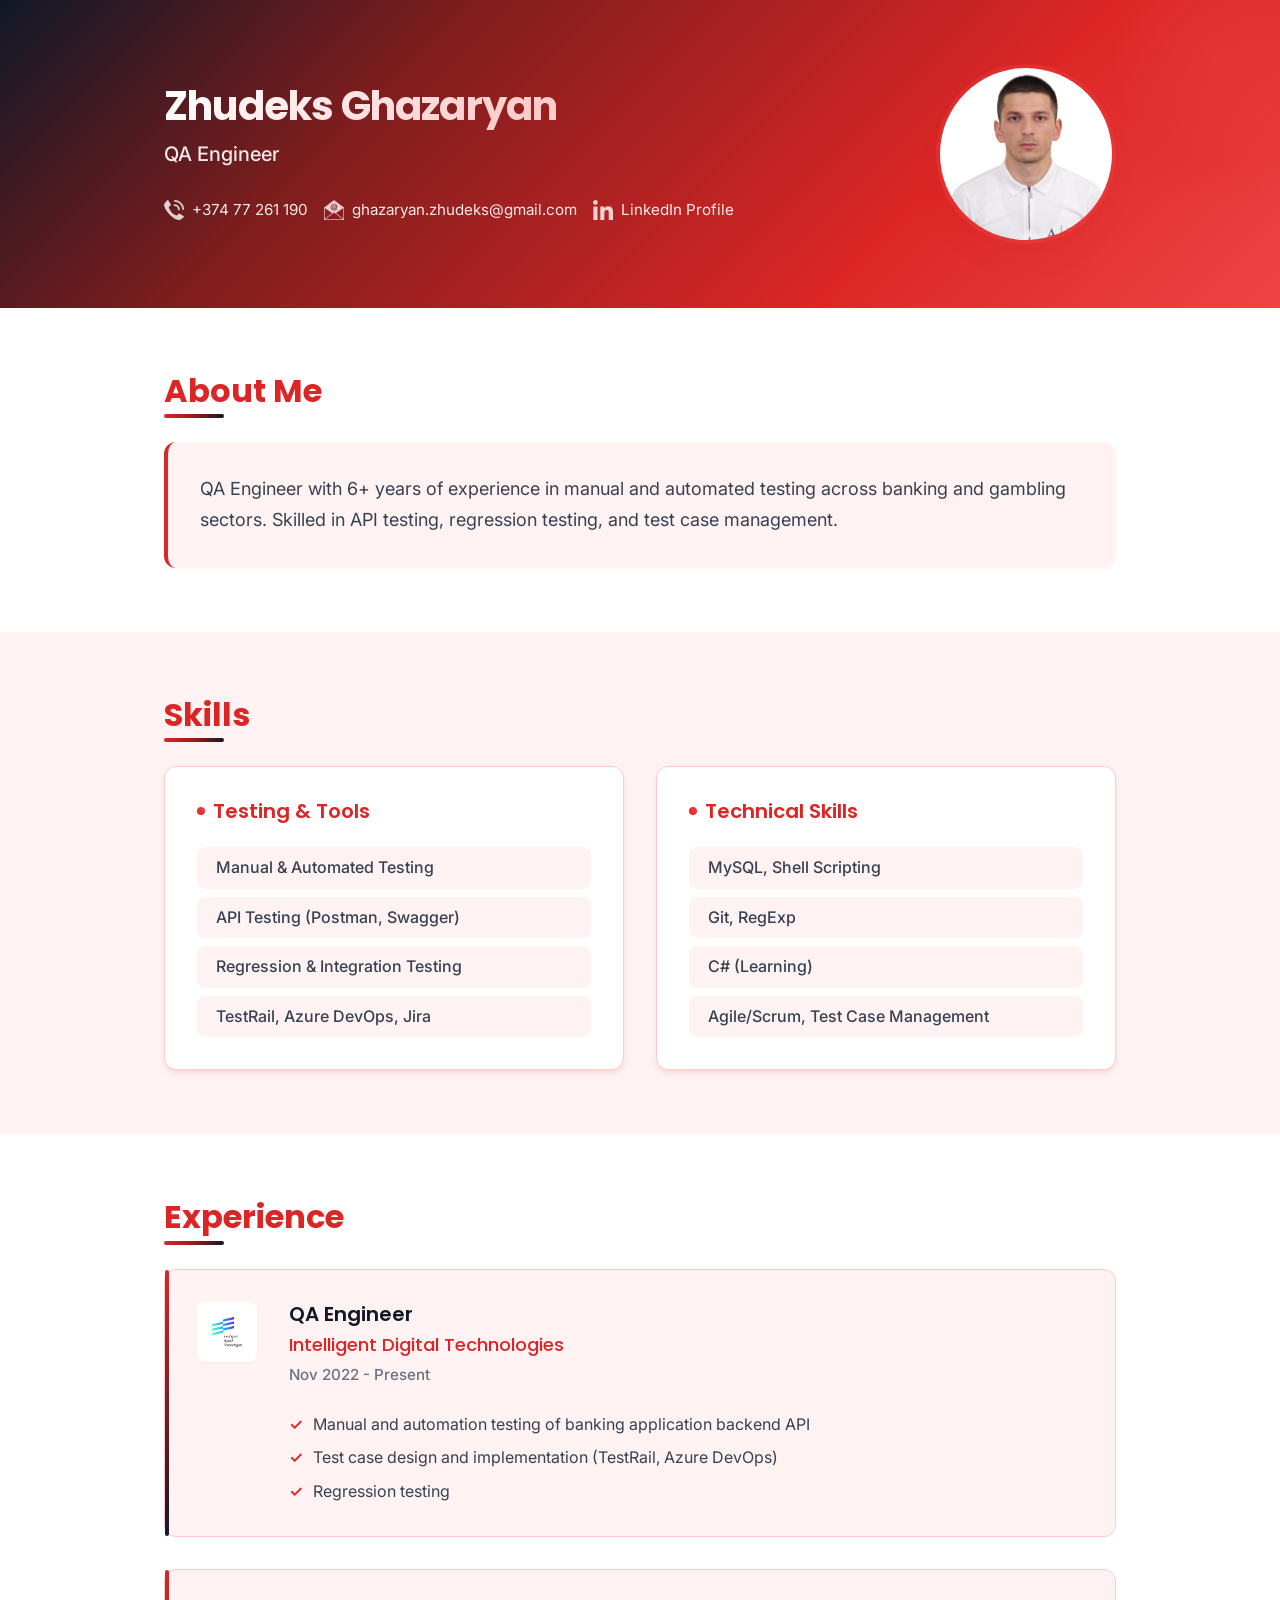
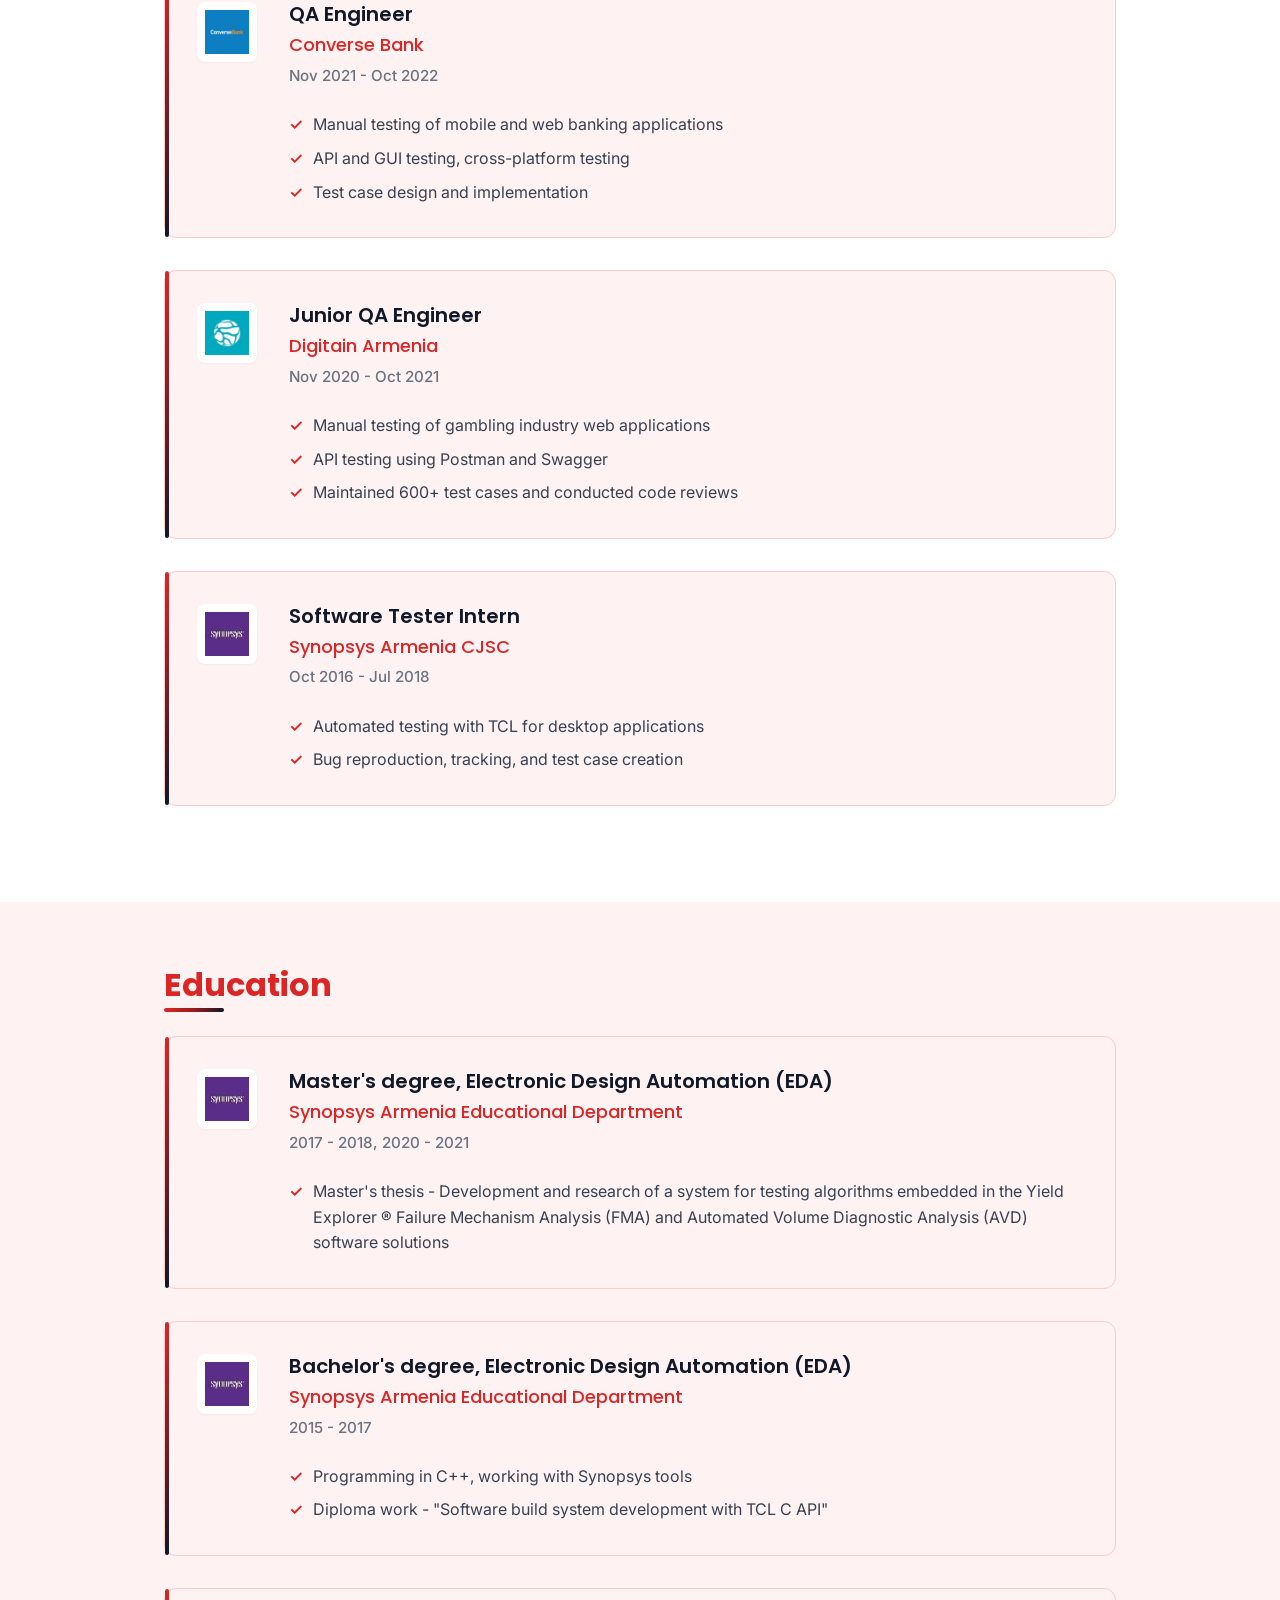
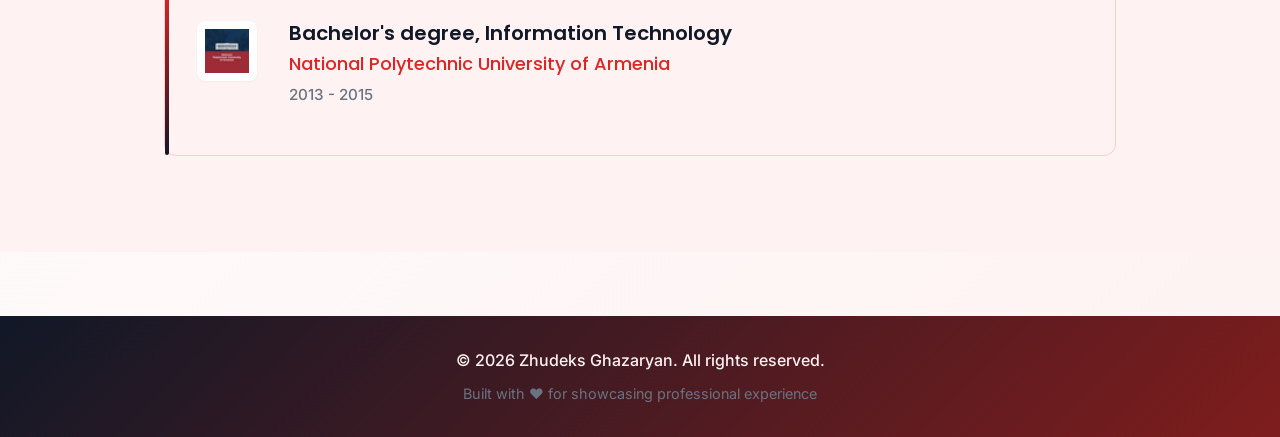
==== commit c3a8eda0: "Implement code changes to enhance functionality and improve performance" ====
--- a/index.html
+++ b/index.html
@@ -68,7 +68,7 @@
                         <p class="about-text">
                             QA Engineer with 6+ years of experience in manual and automated testing across 
                             banking and gambling sectors. Skilled in API testing, regression testing, and test case 
-                            management, with a strong interest in transitioning to automation using C# and gRPC.
+                            management.
                         </p>
                     </div>
                 </div>
@@ -81,42 +81,21 @@
                     <h2 id="skills-heading" class="section-title">Skills</h2>
                     <div class="skills-grid">
                         <div class="skill-category">
-                            <h3 class="skill-category-title">Testing</h3>
+                            <h3 class="skill-category-title">Testing & Tools</h3>
                             <ul class="skill-list">
-                                <li>Functional Testing</li>
-                                <li>Regression Testing</li>
-                                <li>Integration Testing</li>
-                                <li>Cross-platform Testing</li>
-                                <li>GUI Testing</li>
-                                <li>API Testing</li>
+                                <li>Manual & Automated Testing</li>
+                                <li>API Testing (Postman, Swagger)</li>
+                                <li>Regression & Integration Testing</li>
+                                <li>TestRail, Azure DevOps, Jira</li>
                             </ul>
                         </div>
                         <div class="skill-category">
-                            <h3 class="skill-category-title">Tools</h3>
+                            <h3 class="skill-category-title">Technical Skills</h3>
                             <ul class="skill-list">
-                                <li>Postman</li>
-                                <li>Swagger</li>
-                                <li>TestRail</li>
-                                <li>Azure DevOps</li>
-                                <li>Git</li>
-                            </ul>
-                        </div>
-                        <div class="skill-category">
-                            <h3 class="skill-category-title">Languages</h3>
-                            <ul class="skill-list">
-                                <li>Shell Scripting</li>
-                                <li>MySQL</li>
-                                <li>RegExp</li>
+                                <li>MySQL, Shell Scripting</li>
+                                <li>Git, RegExp</li>
                                 <li>C# (Learning)</li>
-                            </ul>
-                        </div>
-                        <div class="skill-category">
-                            <h3 class="skill-category-title">Methodologies</h3>
-                            <ul class="skill-list">
-                                <li>Agile/Scrum</li>
-                                <li>Bug Tracking</li>
-                                <li>Test Case Management</li>
-                                <li>Jira</li>
+                                <li>Agile/Scrum, Test Case Management</li>
                             </ul>
                         </div>
                     </div>
@@ -129,17 +108,29 @@
                 <div class="section-content">
                     <h2 id="experience-heading" class="section-title">Experience</h2>
                     <div class="experience-item">
+                        <img src="./img/idt.jpg" alt="Intelligent Digital Technologies logo" class="company-logo">
+                        <div class="experience-details">
+                            <h3 class="position">QA Engineer</h3>
+                            <h4 class="company">Intelligent Digital Technologies</h4>
+                            <p class="date">Nov 2022 - Present</p>
+                            <ul>
+                                <li>Manual and automation testing of banking application backend API</li>
+                                <li>Test case design and implementation (TestRail, Azure DevOps)</li>
+                                <li>Regression testing</li>
+                            </ul>
+                        </div>
+                    </div>
+
+                    <div class="experience-item">
                         <img src="./img/converse.jpg" alt="Converse Bank logo" class="company-logo">
                         <div class="experience-details">
-                            <h3 class="position">Mid QA Engineer</h3>
+                            <h3 class="position">QA Engineer</h3>
                             <h4 class="company">Converse Bank</h4>
-                            <p class="date">Nov 2021 – Present</p>
-                            <ul>
-                                <li>Manual testing of Mobile banking application</li>
-                                <li>Manual testing of Web application (API and GUI)</li>
-                                <li>Regression testing</li>
-                                <li>Cross platform testing</li>
-                                <li>Designing and implementing test cases</li>
+                            <p class="date">Nov 2021 - Oct 2022</p>
+                            <ul>
+                                <li>Manual testing of mobile and web banking applications</li>
+                                <li>API and GUI testing, cross-platform testing</li>
+                                <li>Test case design and implementation</li>
                             </ul>
                         </div>
                     </div>
@@ -149,31 +140,24 @@
                         <div class="experience-details">
                             <h3 class="position">Junior QA Engineer</h3>
                             <h4 class="company">Digitain Armenia</h4>
-                            <p class="date">Nov 2020 – Oct 2021</p>
-                            <ul>
-                                <li>Manual testing of WEB application in the Gambling industry</li>
+                            <p class="date">Nov 2020 - Oct 2021</p>
+                            <ul>
+                                <li>Manual testing of gambling industry web applications</li>
                                 <li>API testing using Postman and Swagger</li>
-                                <li>Regression, Integration and GUI testing</li>
-                                <li>Designing and implementing test cases, reviewing tests created by others on the New Platform team</li>
-                                <li>Maintaining more than 600 test cases</li>
-                            </ul>
-                        </div>
-                    </div>
-
-                    <div class="synopsys">
-                        <div>
-                            <img src="./img/synopsys.jpg" alt="Synopsys Armenia logo" class="synopsys-logo">
-                        </div>
-                        
-                        <div>
-                            <h4 class="position">Software Tester Intern</h4>
-                            <h5 class="company">Synopsys Armenia CJSC</h5>
-                            <h5 class="date">Oct 2016 - Jul 2018</h5>
-                            <ul>
-                                <li>✔️ Designing automated tests with TCL for desktop app.</li>
-                                <li>✔️ Reproducing and tracking customer’s bugs, regression testing.</li>
-                                <li>✔️ Creating test-specs for new features.</li>
-                                <li>✔️ Creating and maintaining test cases for fixed bugs and new features.</li>
+                                <li>Maintained 600+ test cases and conducted code reviews</li>
+                            </ul>
+                        </div>
+                    </div>
+
+                    <div class="experience-item">
+                        <img src="./img/synopsys.jpg" alt="Synopsys Armenia logo" class="company-logo">
+                        <div class="experience-details">
+                            <h3 class="position">Software Tester Intern</h3>
+                            <h4 class="company">Synopsys Armenia CJSC</h4>
+                            <p class="date">Oct 2016 - Jul 2018</p>
+                            <ul>
+                                <li>Automated testing with TCL for desktop applications</li>
+                                <li>Bug reproduction, tracking, and test case creation</li>
                             </ul>
                         </div>
                     </div>
@@ -188,36 +172,37 @@
                 <div class="section-content">
                     <h2 id="education-heading" class="section-title">Education</h2>
                     
-                    <div class="education-item">
-                        <img src="./img/synopsys.jpg" alt="Synopsys Armenia Educational Department logo" class="institution-logo">
-                        <div class="education-details">
-                            <h3 class="institution">Synopsys Armenia Educational Department</h3>
-                            <h4 class="department">Master's degree, Electronic Design Automation (EDA)</h4>
-                            <p class="date">2017 - 2018, 2020 – 2021</p>
-                            <ul>
-                                <li>Master's thesis - Development and research of a system for testing algorithms embedded in the Yield Explorer® Failure Mechanism Analysis (FMA) and Automated Volume Diagnostic Analysis (AVD) software solutions</li>
-                            </ul>
-                        </div>
-                    </div>
-
-                    <div class="education-item">
-                        <img src="./img/synopsys.jpg" alt="Synopsys Armenia Educational Department logo" class="institution-logo">
-                        <div class="education-details">
-                            <h3 class="institution">Synopsys Armenia Educational Department</h3>
-                            <h4 class="department">Bachelor's degree, Electronic Design Automation (EDA)</h4>
+                    <div class="experience-item">
+                        <img src="./img/synopsys.jpg" alt="Synopsys Armenia Educational Department logo" class="company-logo">
+                        <div class="experience-details">
+                            <h3 class="position">Master's degree, Electronic Design Automation (EDA)</h3>
+                            <h4 class="company">Synopsys Armenia Educational Department</h4>
+                            <p class="date">2017 - 2018, 2020 - 2021</p>
+                            <ul>
+                                <li>Master's thesis - Development and research of a system for testing algorithms embedded in the Yield Explorer ® Failure
+Mechanism Analysis (FMA) and Automated Volume Diagnostic Analysis (AVD) software solutions</li>
+                            </ul>
+                        </div>
+                    </div>
+
+                    <div class="experience-item">
+                        <img src="./img/synopsys.jpg" alt="Synopsys Armenia Educational Department logo" class="company-logo">
+                        <div class="experience-details">
+                            <h3 class="position">Bachelor's degree, Electronic Design Automation (EDA)</h3>
+                            <h4 class="company">Synopsys Armenia Educational Department</h4>
                             <p class="date">2015 - 2017</p>
                             <ul>
-                                <li>Programming in C++, learning and working with Synopsys tools</li>
+                                <li>Programming in C++, working with Synopsys tools</li>
                                 <li>Diploma work - "Software build system development with TCL C API"</li>
                             </ul>
                         </div>
                     </div>
 
-                    <div class="education-item">
-                        <img src="./img/npua.png" alt="National Polytechnic University of Armenia logo" class="institution-logo">
-                        <div class="education-details">
-                            <h3 class="institution">National Polytechnic University of Armenia</h3>
-                            <h4 class="department">Bachelor's degree, Information Technology</h4>
+                    <div class="experience-item">
+                        <img src="./img/npua.png" alt="National Polytechnic University of Armenia logo" class="company-logo">
+                        <div class="experience-details">
+                            <h3 class="position">Bachelor's degree, Information Technology</h3>
+                            <h4 class="company">National Polytechnic University of Armenia</h4>
                             <p class="date">2013 - 2015</p>
                         </div>
                     </div>
--- a/css/styles.css
+++ b/css/styles.css
@@ -132,7 +132,7 @@
 .header .container {
     display: grid;
     grid-template-columns: 1fr auto;
-    gap: var(--space-2xl);
+    gap: var(--space-lg);
     align-items: center;
     position: relative;
     z-index: 1;
@@ -141,11 +141,11 @@
 .header-info {
     display: flex;
     flex-direction: column;
-    gap: var(--space-md);
+    gap: var(--space-sm);
 }
 
 .name {
-    font-size: 3rem;
+    font-size: 2.5rem;
     font-weight: 700;
     margin: 0;
     background: linear-gradient(135deg, #ffffff 0%, #fecaca 50%, #ffffff 100%);
@@ -163,13 +163,13 @@
 }
 
 .contact-nav {
-    margin-top: var(--space-lg);
+    margin-top: var(--space-md);
 }
 
 .contact-list {
     display: flex;
-    flex-direction: column;
-    gap: var(--space-sm);
+    flex-wrap: wrap;
+    gap: var(--space-md);
     list-style: none;
 }
 
@@ -179,7 +179,7 @@
     gap: var(--space-sm);
     color: rgba(255, 255, 255, 0.9);
     text-decoration: none;
-    padding: var(--space-sm) 0;
+    padding: var(--space-xs) 0;
     transition: var(--transition-fast);
     font-size: 0.95rem;
 }
@@ -516,7 +516,7 @@
     .header .container {
         grid-template-columns: 1fr;
         text-align: center;
-        gap: var(--space-xl);
+        gap: var(--space-lg);
     }
     
     .name {
@@ -606,10 +606,31 @@
     .header {
         background: white;
         color: black;
+        padding: var(--space-md) 0;
+    }
+    
+    .name {
+        font-size: 2rem;
+        color: black !important;
+        -webkit-text-fill-color: black;
+    }
+    
+    .title {
+        color: black;
+    }
+    
+    .contact-link {
+        color: black;
     }
     
     .avatar {
         border: 2px solid #ccc;
+        width: 80px;
+        height: 80px;
+    }
+    
+    .header .container {
+        gap: var(--space-md);
     }
     
     section {
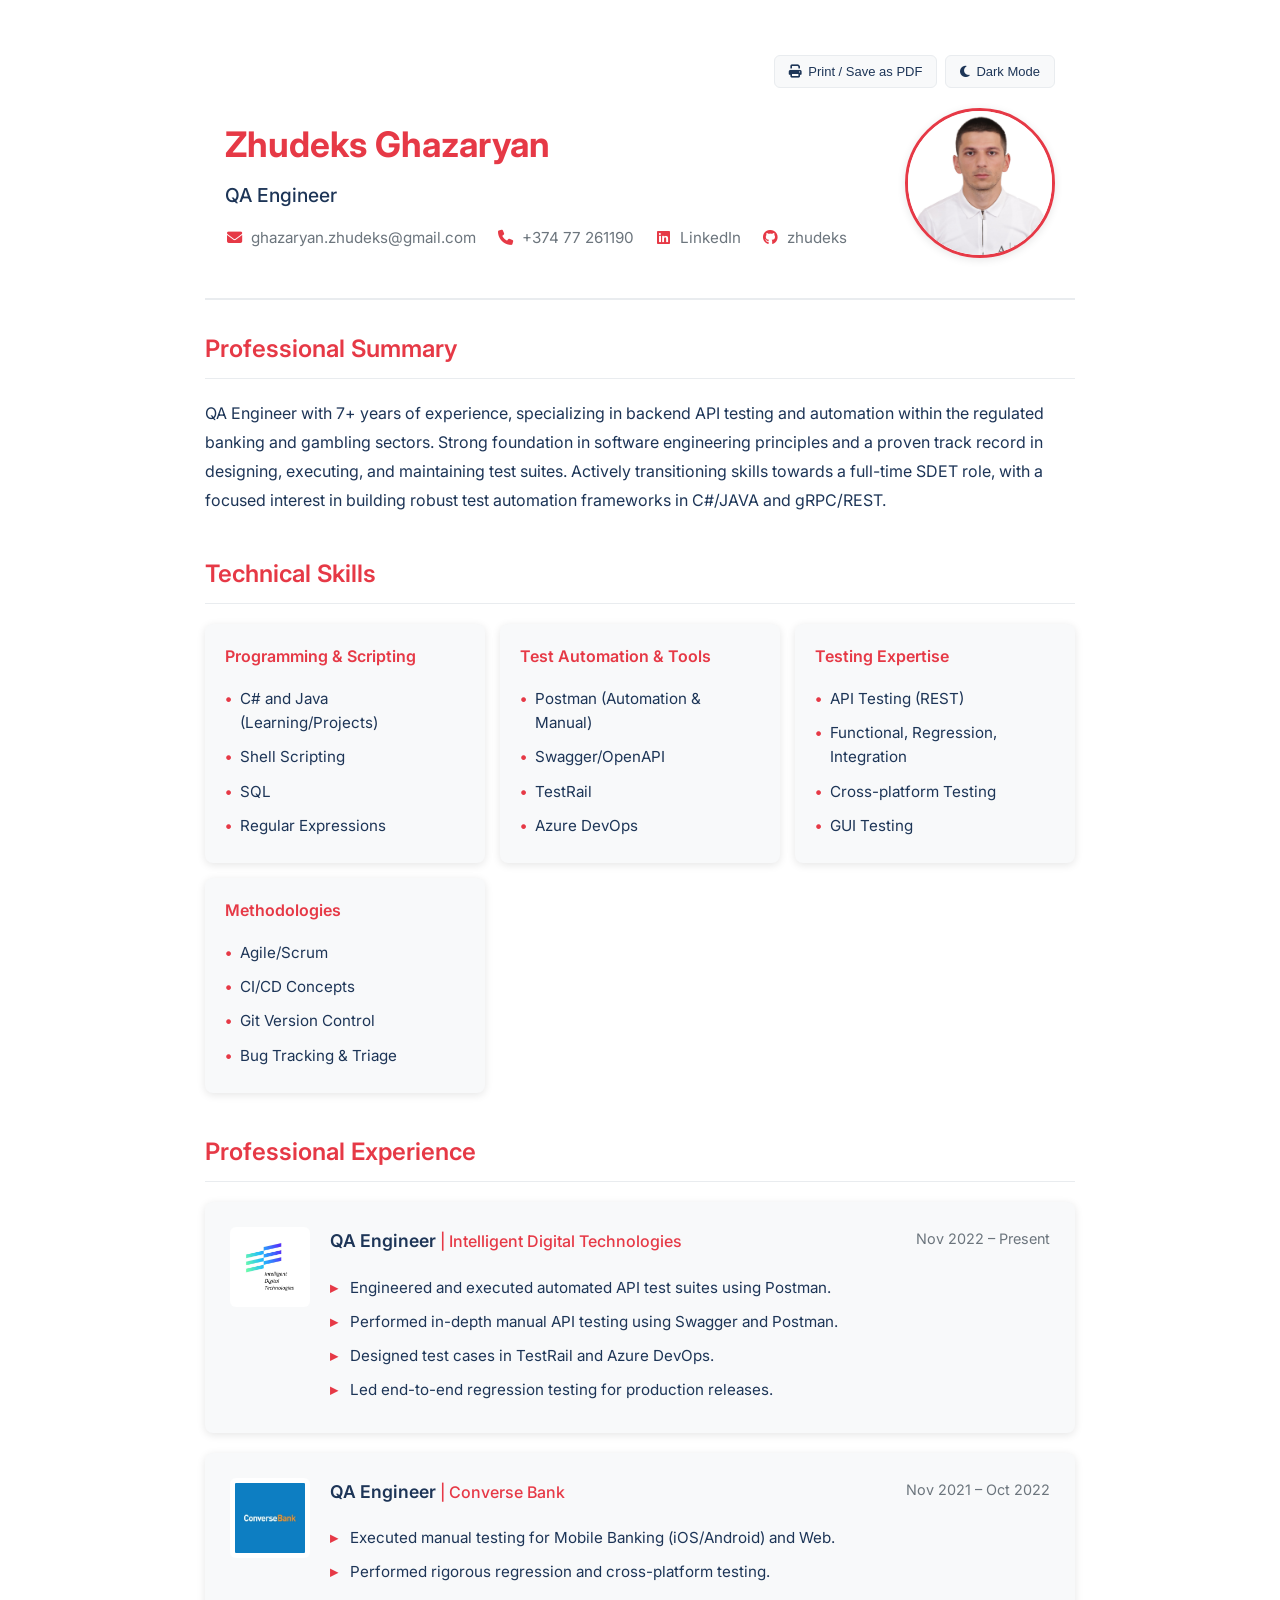
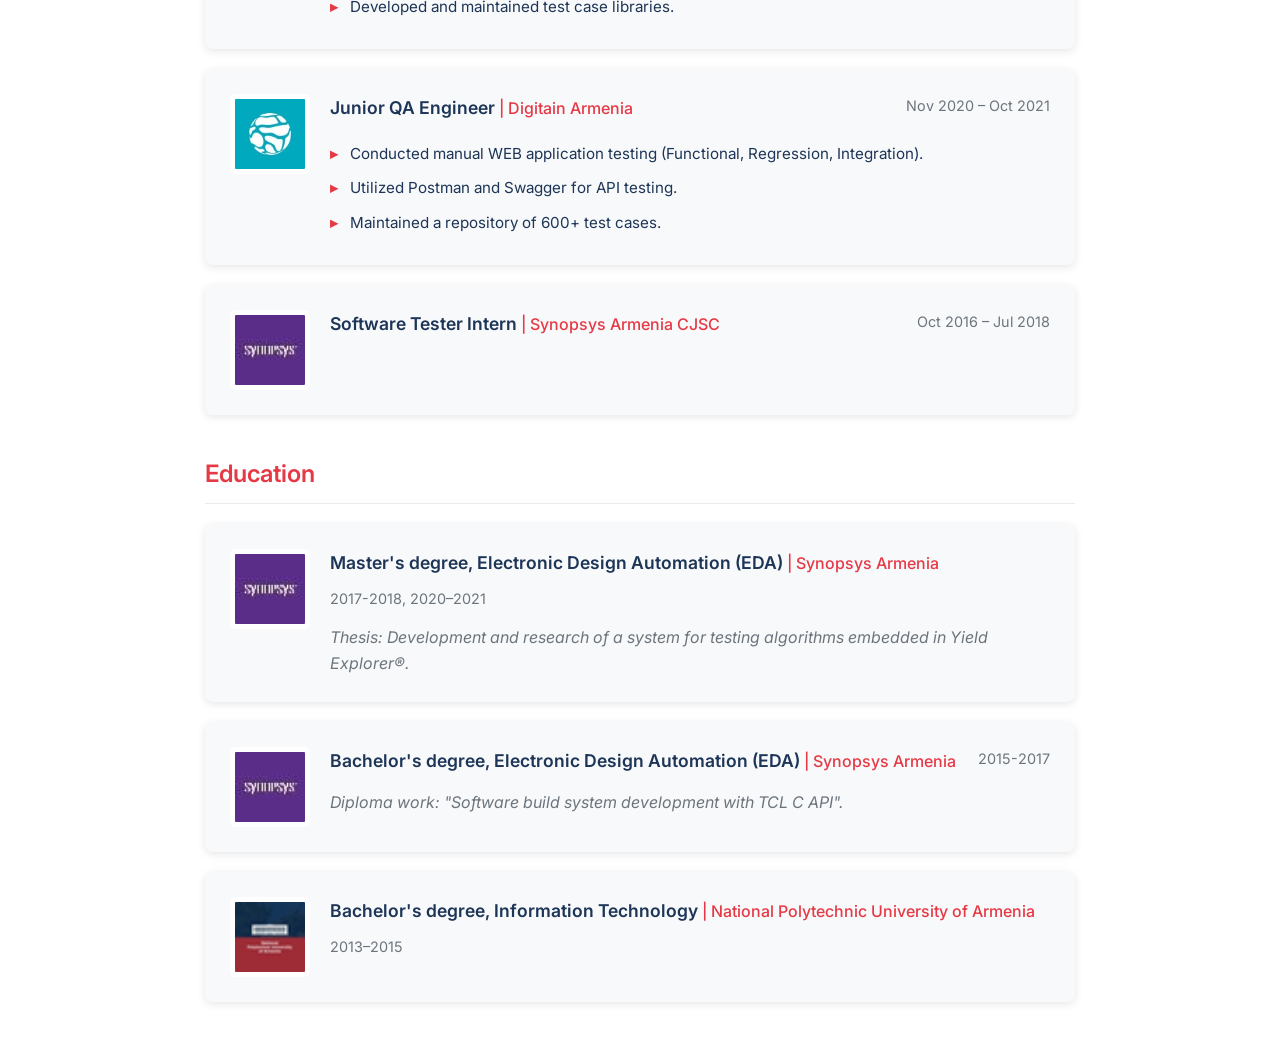
==== commit 2f3c6f0f: "first commit" ====
--- a/index.html
+++ b/index.html
@@ -2,229 +2,232 @@
 <html lang="en">
 <head>
     <meta charset="UTF-8">
-    <meta http-equiv="X-UA-Compatible" content="IE=edge">
     <meta name="viewport" content="width=device-width, initial-scale=1.0">
-    <meta name="description" content="Zhudeks Ghazaryan - QA Engineer with 6+ years of experience in manual and automated testing">
-    <meta name="author" content="Zhudeks Ghazaryan">
-    <meta name="keywords" content="QA Engineer, Software Testing, Manual Testing, Automated Testing, API Testing">
+    <title>Zhudeks Ghazaryan - QA Engineer CV</title>
+    <link rel="icon" type="image/png" href="images/favicon.png">
     
-    <!-- Open Graph / Facebook -->
-    <meta property="og:type" content="website">
-    <meta property="og:title" content="Zhudeks Ghazaryan - QA Engineer CV">
-    <meta property="og:description" content="QA Engineer with 6+ years of experience in manual and automated testing">
-    
-    <!-- Fonts -->
+    <!-- Google Fonts -->
     <link rel="preconnect" href="https://fonts.googleapis.com">
     <link rel="preconnect" href="https://fonts.gstatic.com" crossorigin>
-    <link href="https://fonts.googleapis.com/css2?family=Inter:wght@300;400;500;600;700&family=Poppins:wght@400;500;600;700&display=swap" rel="stylesheet">
+    <link href="https://fonts.googleapis.com/css2?family=Inter:wght@300;400;500;600;700&display=swap" rel="stylesheet">
     
-    <!-- Favicon -->
-    <link rel="icon" type="image/x-icon" href="./img/favicon.png">
+    <!-- Font Awesome -->
+    <link rel="stylesheet" href="https://cdnjs.cloudflare.com/ajax/libs/font-awesome/6.4.0/css/all.min.css">
     
-    <title>Zhudeks Ghazaryan - QA Engineer CV</title>
-    <link rel="stylesheet" href="./css/styles.css">
+    <!-- Custom CSS -->
+    <link rel="stylesheet" href="css/style.css">
 </head>
 <body>
-    <main>
-        <header class="header">
-            <div class="container">
-                <div class="header-info">
+    <div class="container">
+        <header>
+            <div class="header-controls">
+                <button class="btn btn-secondary" onclick="printCV()">
+                    <i class="fas fa-print"></i>
+                    Print / Save as PDF
+                </button>
+                <button class="btn btn-secondary" id="theme-toggle">
+                    <i class="fas fa-moon"></i>
+                    Dark Mode
+                </button>
+            </div>
+
+            <div class="profile-section">
+                <div class="profile-info">
                     <h1 class="name">Zhudeks Ghazaryan</h1>
                     <p class="title">QA Engineer</p>
-                    <nav class="contact-nav" aria-label="Contact information">
-                        <ul class="contact-list">
-                            <li>
-                                <a href="tel:37477261190" class="contact-link" aria-label="Phone number">
-                                    <img src="./img/phone.png" alt="" role="presentation">
-                                    <span class="contact-text">+374 77 261 190</span>
-                                </a>
-                            </li>
-                            <li>
-                                <a href="mailto:ghazaryan.zhudeks@gmail.com" class="contact-link" aria-label="Email">
-                                    <img src="./img/email.png" alt="" role="presentation">
-                                    <span class="contact-text">ghazaryan.zhudeks@gmail.com</span>
-                                </a>
-                            </li>
-                            <li>
-                                <a href="https://www.linkedin.com/in/ghazaryanzhudeks/" target="_blank" rel="noopener noreferrer" class="contact-link" aria-label="LinkedIn profile">
-                                    <img src="./img/linkedin.png" alt="" role="presentation">
-                                    <span class="contact-text">LinkedIn Profile</span>
-                                </a>
-                            </li>
-                        </ul>
-                    </nav>
-                </div>
-                <div class="avatar-container">
-                    <img src="./img/avatar.jpg" alt="Zhudeks Ghazaryan profile photo" class="avatar">
-                </div>
+
+                    <div class="contact-info">
+                        <div class="contact-item">
+                            <i class="fas fa-envelope"></i>
+                            <a href="mailto:ghazaryan.zhudeks@gmail.com">ghazaryan.zhudeks@gmail.com</a>
+                        </div>
+                        <div class="contact-item">
+                            <i class="fas fa-phone"></i>
+                            <a href="tel:+37477261190">+374 77 261190</a>
+                        </div>
+                        <div class="contact-item">
+                            <i class="fab fa-linkedin"></i>
+                            <a href="https://www.linkedin.com/in/ghazaryanzhudeks/" target="_blank">LinkedIn</a>
+                        </div>
+                        <div class="contact-item">
+                            <i class="fab fa-github"></i>
+                            <a href="https://github.com/zhudeks" target="_blank">zhudeks</a>
+                        </div>
+                    </div>
+                </div>
+                
+                <img src="images/avatar.jpg" alt="Zhudeks Ghazaryan" class="profile-avatar">
             </div>
         </header>
 
-        <section class="about" aria-labelledby="about-heading">
-            <div class="container">
-                <div class="section-content">
-                    <h2 id="about-heading" class="section-title">About Me</h2>
-                    <div class="about-content">
-                        <p class="about-text">
-                            QA Engineer with 6+ years of experience in manual and automated testing across 
-                            banking and gambling sectors. Skilled in API testing, regression testing, and test case 
-                            management.
-                        </p>
-                    </div>
-                </div>
-            </div>
-        </section>
-
-        <section class="skills" aria-labelledby="skills-heading">
-            <div class="container">
-                <div class="section-content">
-                    <h2 id="skills-heading" class="section-title">Skills</h2>
-                    <div class="skills-grid">
-                        <div class="skill-category">
-                            <h3 class="skill-category-title">Testing & Tools</h3>
-                            <ul class="skill-list">
-                                <li>Manual & Automated Testing</li>
-                                <li>API Testing (Postman, Swagger)</li>
-                                <li>Regression & Integration Testing</li>
-                                <li>TestRail, Azure DevOps, Jira</li>
-                            </ul>
-                        </div>
-                        <div class="skill-category">
-                            <h3 class="skill-category-title">Technical Skills</h3>
-                            <ul class="skill-list">
-                                <li>MySQL, Shell Scripting</li>
-                                <li>Git, RegExp</li>
-                                <li>C# (Learning)</li>
-                                <li>Agile/Scrum, Test Case Management</li>
-                            </ul>
-                        </div>
-                    </div>
-                </div>
-            </div>
-        </section>
-
-        <section class="experience" aria-labelledby="experience-heading">
-            <div class="container">
-                <div class="section-content">
-                    <h2 id="experience-heading" class="section-title">Experience</h2>
-                    <div class="experience-item">
-                        <img src="./img/idt.jpg" alt="Intelligent Digital Technologies logo" class="company-logo">
-                        <div class="experience-details">
-                            <h3 class="position">QA Engineer</h3>
-                            <h4 class="company">Intelligent Digital Technologies</h4>
-                            <p class="date">Nov 2022 - Present</p>
-                            <ul>
-                                <li>Manual and automation testing of banking application backend API</li>
-                                <li>Test case design and implementation (TestRail, Azure DevOps)</li>
-                                <li>Regression testing</li>
-                            </ul>
-                        </div>
-                    </div>
-
-                    <div class="experience-item">
-                        <img src="./img/converse.jpg" alt="Converse Bank logo" class="company-logo">
-                        <div class="experience-details">
-                            <h3 class="position">QA Engineer</h3>
-                            <h4 class="company">Converse Bank</h4>
-                            <p class="date">Nov 2021 - Oct 2022</p>
-                            <ul>
-                                <li>Manual testing of mobile and web banking applications</li>
-                                <li>API and GUI testing, cross-platform testing</li>
-                                <li>Test case design and implementation</li>
-                            </ul>
-                        </div>
-                    </div>
-
-                    <div class="experience-item">
-                        <img src="./img/digitain.png" alt="Digitain Armenia logo" class="company-logo">
-                        <div class="experience-details">
-                            <h3 class="position">Junior QA Engineer</h3>
-                            <h4 class="company">Digitain Armenia</h4>
-                            <p class="date">Nov 2020 - Oct 2021</p>
-                            <ul>
-                                <li>Manual testing of gambling industry web applications</li>
-                                <li>API testing using Postman and Swagger</li>
-                                <li>Maintained 600+ test cases and conducted code reviews</li>
-                            </ul>
-                        </div>
-                    </div>
-
-                    <div class="experience-item">
-                        <img src="./img/synopsys.jpg" alt="Synopsys Armenia logo" class="company-logo">
-                        <div class="experience-details">
-                            <h3 class="position">Software Tester Intern</h3>
-                            <h4 class="company">Synopsys Armenia CJSC</h4>
-                            <p class="date">Oct 2016 - Jul 2018</p>
-                            <ul>
-                                <li>Automated testing with TCL for desktop applications</li>
-                                <li>Bug reproduction, tracking, and test case creation</li>
-                            </ul>
-                        </div>
-                    </div>
-
-                </div>
-            </div>
-
-        </section>
-
-        <section class="education" aria-labelledby="education-heading">
-            <div class="container">
-                <div class="section-content">
-                    <h2 id="education-heading" class="section-title">Education</h2>
-                    
-                    <div class="experience-item">
-                        <img src="./img/synopsys.jpg" alt="Synopsys Armenia Educational Department logo" class="company-logo">
-                        <div class="experience-details">
-                            <h3 class="position">Master's degree, Electronic Design Automation (EDA)</h3>
-                            <h4 class="company">Synopsys Armenia Educational Department</h4>
-                            <p class="date">2017 - 2018, 2020 - 2021</p>
-                            <ul>
-                                <li>Master's thesis - Development and research of a system for testing algorithms embedded in the Yield Explorer ® Failure
-Mechanism Analysis (FMA) and Automated Volume Diagnostic Analysis (AVD) software solutions</li>
-                            </ul>
-                        </div>
-                    </div>
-
-                    <div class="experience-item">
-                        <img src="./img/synopsys.jpg" alt="Synopsys Armenia Educational Department logo" class="company-logo">
-                        <div class="experience-details">
-                            <h3 class="position">Bachelor's degree, Electronic Design Automation (EDA)</h3>
-                            <h4 class="company">Synopsys Armenia Educational Department</h4>
-                            <p class="date">2015 - 2017</p>
-                            <ul>
-                                <li>Programming in C++, working with Synopsys tools</li>
-                                <li>Diploma work - "Software build system development with TCL C API"</li>
-                            </ul>
-                        </div>
-                    </div>
-
-                    <div class="experience-item">
-                        <img src="./img/npua.png" alt="National Polytechnic University of Armenia logo" class="company-logo">
-                        <div class="experience-details">
-                            <h3 class="position">Bachelor's degree, Information Technology</h3>
-                            <h4 class="company">National Polytechnic University of Armenia</h4>
-                            <p class="date">2013 - 2015</p>
-                        </div>
-                    </div>
-                </div>
-            </div>
-        </section>
-
-        </section>
-    </main>
-    
-    <footer class="footer">
-        <div class="container">
-            <div class="footer-content">
-                <p class="footer-text">&copy; <span id="current-year"></span> Zhudeks Ghazaryan. All rights reserved.</p>
-                <p class="footer-note">Built with ❤️ for showcasing professional experience</p>
-            </div>
-        </div>
-    </footer>
-    
-    <script>
-        // Automatically update copyright year
-        document.getElementById('current-year').textContent = new Date().getFullYear();
-    </script>
+        <section id="summary">
+            <h2 class="section-title">Professional Summary</h2>
+            <p>
+                QA Engineer with 7+ years of experience, specializing in backend API testing and automation within the regulated banking and gambling sectors. Strong foundation in software engineering principles and a proven track record in designing, executing, and maintaining test suites. Actively transitioning skills towards a full-time SDET role, with a focused interest in building robust test automation frameworks in C#/JAVA and gRPC/REST.
+            </p>
+        </section>
+
+        <section id="skills">
+            <h2 class="section-title">Technical Skills</h2>
+            <div class="skills-grid">
+                <div class="skill-card">
+                    <h4>Programming & Scripting</h4>
+                    <ul class="skill-list">
+                        <li>C# and Java (Learning/Projects)</li>
+                        <li>Shell Scripting</li>
+                        <li>SQL</li>
+                        <li>Regular Expressions</li>
+                    </ul>
+                </div>
+                <div class="skill-card">
+                    <h4>Test Automation & Tools</h4>
+                    <ul class="skill-list">
+                        <li>Postman (Automation & Manual)</li>
+                        <li>Swagger/OpenAPI</li>
+                        <li>TestRail</li>
+                        <li>Azure DevOps</li>
+                    </ul>
+                </div>
+                <div class="skill-card">
+                    <h4>Testing Expertise</h4>
+                    <ul class="skill-list">
+                        <li>API Testing (REST)</li>
+                        <li>Functional, Regression, Integration</li>
+                        <li>Cross-platform Testing</li>
+                        <li>GUI Testing</li>
+                    </ul>
+                </div>
+                <div class="skill-card">
+                    <h4>Methodologies</h4>
+                    <ul class="skill-list">
+                        <li>Agile/Scrum</li>
+                        <li>CI/CD Concepts</li>
+                        <li>Git Version Control</li>
+                        <li>Bug Tracking & Triage</li>
+                    </ul>
+                </div>
+            </div>
+        </section>
+
+        <section id="experience">
+            <h2 class="section-title">Professional Experience</h2>
+
+            <div class="card">
+                <img src="images/idt.jpg" alt="Intelligent Digital Technologies" class="card-logo">
+                <div class="card-content">
+                    <div class="card-header">
+                        <div>
+                            <span class="card-title">QA Engineer</span>
+                            <span class="card-company"> | Intelligent Digital Technologies</span>
+                        </div>
+                        <span class="card-date">Nov 2022 – Present</span>
+                    </div>
+                    <ul>
+                        <li>Engineered and executed automated API test suites using Postman.</li>
+                        <li>Performed in-depth manual API testing using Swagger and Postman.</li>
+                        <li>Designed test cases in TestRail and Azure DevOps.</li>
+                        <li>Led end-to-end regression testing for production releases.</li>
+                    </ul>
+                </div>
+            </div>
+
+            <div class="card">
+                <img src="images/converse.jpg" alt="Converse Bank" class="card-logo">
+                <div class="card-content">
+                    <div class="card-header">
+                        <div>
+                            <span class="card-title">QA Engineer</span>
+                            <span class="card-company"> | Converse Bank</span>
+                        </div>
+                        <span class="card-date">Nov 2021 – Oct 2022</span>
+                    </div>
+                    <ul>
+                        <li>Executed manual testing for Mobile Banking (iOS/Android) and Web.</li>
+                        <li>Performed rigorous regression and cross-platform testing.</li>
+                        <li>Developed and maintained test case libraries.</li>
+                    </ul>
+                </div>
+            </div>
+
+            <div class="card">
+                <img src="images/digitain.png" alt="Digitain Armenia" class="card-logo">
+                <div class="card-content">
+                    <div class="card-header">
+                        <div>
+                            <span class="card-title">Junior QA Engineer</span>
+                            <span class="card-company"> | Digitain Armenia</span>
+                        </div>
+                        <span class="card-date">Nov 2020 – Oct 2021</span>
+                    </div>
+                    <ul>
+                        <li>Conducted manual WEB application testing (Functional, Regression, Integration).</li>
+                        <li>Utilized Postman and Swagger for API testing.</li>
+                        <li>Maintained a repository of 600+ test cases.</li>
+                    </ul>
+                </div>
+            </div>
+
+            <div class="card">
+                <img src="images/synopsys.jpg" alt="Synopsys Armenia" class="card-logo">
+                <div class="card-content">
+                    <div class="card-header">
+                        <div>
+                            <span class="card-title">Software Tester Intern</span>
+                            <span class="card-company"> | Synopsys Armenia CJSC</span>
+                        </div>
+                        <span class="card-date">Oct 2016 – Jul 2018</span>
+                    </div>
+                </div>
+            </div>
+        </section>
+
+        <section id="education">
+            <h2 class="section-title">Education</h2>
+
+            <div class="card">
+                <img src="images/synopsys.jpg" alt="Synopsys Armenia" class="card-logo">
+                <div class="card-content">
+                    <div class="card-header">
+                        <div>
+                            <span class="card-title">Master's degree, Electronic Design Automation (EDA)</span>
+                            <span class="card-company"> | Synopsys Armenia</span>
+                        </div>
+                        <span class="card-date">2017-2018, 2020–2021</span>
+                    </div>
+                    <p class="education-degree">Thesis: Development and research of a system for testing algorithms embedded in Yield Explorer®.</p>
+                </div>
+            </div>
+
+            <div class="card">
+                <img src="images/synopsys.jpg" alt="Synopsys Armenia" class="card-logo">
+                <div class="card-content">
+                    <div class="card-header">
+                        <div>
+                            <span class="card-title">Bachelor's degree, Electronic Design Automation (EDA)</span>
+                            <span class="card-company"> | Synopsys Armenia</span>
+                        </div>
+                        <span class="card-date">2015-2017</span>
+                    </div>
+                    <p class="education-degree">Diploma work: "Software build system development with TCL C API".</p>
+                </div>
+            </div>
+
+            <div class="card">
+                <img src="images/npua.png" alt="National Polytechnic University of Armenia" class="card-logo">
+                <div class="card-content">
+                    <div class="card-header">
+                        <div>
+                            <span class="card-title">Bachelor's degree, Information Technology</span>
+                            <span class="card-company"> | National Polytechnic University of Armenia</span>
+                        </div>
+                        <span class="card-date">2013–2015</span>
+                    </div>
+                </div>
+            </div>
+        </section>
+    </div>
+
+    <!-- Custom JS -->
+    <script src="js/script.js"></script>
 </body>
-</html>+</html>
--- a/css/style.css
+++ b/css/style.css
@@ -0,0 +1,431 @@
+/* CSS Variables - Light Mode (Default) */
+:root {
+    --primary-color: #e63946;
+    --bg-color: #ffffff;
+    --text-color: #1d3557;
+    --card-bg: #f8f9fa;
+    --border-color: #e9ecef;
+    --secondary-text: #6c757d;
+    --shadow: 0 2px 8px rgba(0, 0, 0, 0.1);
+}
+
+/* Dark Mode */
+[data-theme="dark"] {
+    --bg-color: #121212;
+    --text-color: #e0e0e0;
+    --card-bg: #1e1e1e;
+    --border-color: #333333;
+    --secondary-text: #a0a0a0;
+    --shadow: 0 2px 8px rgba(0, 0, 0, 0.3);
+}
+
+* {
+    margin: 0;
+    padding: 0;
+    box-sizing: border-box;
+}
+
+body {
+    font-family: 'Inter', sans-serif;
+    background-color: var(--bg-color);
+    color: var(--text-color);
+    line-height: 1.6;
+    transition: background-color 0.3s ease, color 0.3s ease;
+}
+
+.container {
+    max-width: 900px;
+    margin: 0 auto;
+    padding: 15px;
+}
+
+/* Header Styles */
+header {
+    text-align: left;
+    padding: 40px 20px;
+    border-bottom: 2px solid var(--border-color);
+    margin-bottom: 30px;
+}
+
+.header-controls {
+    display: flex;
+    justify-content: flex-end;
+    gap: 8px;
+    margin-bottom: 20px;
+    flex-wrap: wrap;
+}
+
+.btn {
+    padding: 8px 14px;
+    border: none;
+    border-radius: 6px;
+    cursor: pointer;
+    font-size: 13px;
+    font-weight: 500;
+    display: flex;
+    align-items: center;
+    gap: 6px;
+    transition: all 0.3s ease;
+    white-space: nowrap;
+}
+
+.btn-primary {
+    background-color: var(--primary-color);
+    color: white;
+}
+
+.btn-primary:hover {
+    background-color: #c92a37;
+}
+
+.btn-secondary {
+    background-color: var(--card-bg);
+    color: var(--text-color);
+    border: 1px solid var(--border-color);
+}
+
+.btn-secondary:hover {
+    background-color: var(--border-color);
+}
+
+.profile-section {
+    display: flex;
+    justify-content: space-between;
+    align-items: center;
+    gap: 30px;
+}
+
+.profile-info {
+    flex: 1;
+}
+
+.profile-avatar {
+    width: 150px;
+    height: 150px;
+    border-radius: 50%;
+    object-fit: cover;
+    border: 3px solid var(--primary-color);
+    box-shadow: var(--shadow);
+    flex-shrink: 0;
+}
+
+.name {
+    font-size: 2.2rem;
+    font-weight: 700;
+    color: var(--primary-color);
+    margin-bottom: 8px;
+}
+
+.title {
+    font-size: 1.2rem;
+    color: var(--text-color);
+    font-weight: 500;
+    margin-bottom: 15px;
+}
+
+.contact-info {
+    display: flex;
+    flex-wrap: wrap;
+    gap: 20px;
+}
+
+.contact-item {
+    display: flex;
+    align-items: center;
+    gap: 8px;
+    color: var(--secondary-text);
+    font-size: 0.95rem;
+}
+
+.contact-item a {
+    color: var(--secondary-text);
+    text-decoration: none;
+    transition: color 0.3s ease;
+}
+
+.contact-item a:hover {
+    color: var(--primary-color);
+}
+
+.contact-item i,
+.contact-item img {
+    color: var(--primary-color);
+    width: 18px;
+    text-align: center;
+}
+
+/* Section Styles */
+section {
+    margin-bottom: 40px;
+}
+
+.section-title {
+    font-size: 1.5rem;
+    font-weight: 600;
+    color: var(--primary-color);
+    margin-bottom: 20px;
+    padding-bottom: 10px;
+    border-bottom: 1px solid var(--border-color);
+}
+
+/* Summary Section */
+#summary p {
+    font-size: 1rem;
+    line-height: 1.8;
+    color: var(--text-color);
+}
+
+/* Skills Grid */
+.skills-grid {
+    display: grid;
+    grid-template-columns: repeat(auto-fit, minmax(250px, 1fr));
+    gap: 15px;
+}
+
+.skill-card {
+    background-color: var(--card-bg);
+    padding: 20px;
+    border-radius: 8px;
+    box-shadow: var(--shadow);
+}
+
+.skill-card h4 {
+    color: var(--primary-color);
+    margin-bottom: 12px;
+    font-size: 1rem;
+    font-weight: 600;
+}
+
+.skill-list {
+    list-style: none;
+}
+
+.skill-list li {
+    padding: 5px 0;
+    color: var(--text-color);
+    font-size: 0.95rem;
+}
+
+.skill-list li::before {
+    content: "•";
+    color: var(--primary-color);
+    font-weight: bold;
+    display: inline-block;
+    width: 1em;
+    margin-left: -1em;
+}
+
+.skill-list li {
+    padding-left: 1em;
+}
+
+/* Experience & Education Cards */
+.card {
+    background-color: var(--card-bg);
+    padding: 25px;
+    border-radius: 8px;
+    box-shadow: var(--shadow);
+    margin-bottom: 20px;
+    display: flex;
+    gap: 20px;
+    align-items: flex-start;
+}
+
+.card-logo {
+    width: 80px;
+    height: 80px;
+    object-fit: contain;
+    flex-shrink: 0;
+    border-radius: 6px;
+    background-color: white;
+    padding: 5px;
+}
+
+.card-content {
+    flex: 1;
+}
+
+.card-header {
+    display: flex;
+    justify-content: space-between;
+    align-items: flex-start;
+    margin-bottom: 15px;
+    flex-wrap: wrap;
+    gap: 10px;
+}
+
+.card-title {
+    font-size: 1.1rem;
+    font-weight: 600;
+    color: var(--text-color);
+}
+
+.card-company {
+    color: var(--primary-color);
+    font-weight: 500;
+}
+
+.card-date {
+    color: var(--secondary-text);
+    font-size: 0.9rem;
+    white-space: nowrap;
+}
+
+.card ul {
+    list-style: none;
+    margin-top: 15px;
+}
+
+.card ul li {
+    padding: 5px 0;
+    color: var(--text-color);
+    font-size: 0.95rem;
+    position: relative;
+    padding-left: 20px;
+}
+
+.card ul li::before {
+    content: "▸";
+    color: var(--primary-color);
+    position: absolute;
+    left: 0;
+    font-weight: bold;
+}
+
+.education-degree {
+    font-style: italic;
+    color: var(--secondary-text);
+    margin-top: 10px;
+}
+
+/* Responsive Design */
+@media (max-width: 768px) {
+    .container {
+        padding: 10px;
+    }
+
+    .name {
+        font-size: 1.6rem;
+    }
+
+    .title {
+        font-size: 1rem;
+    }
+
+    .profile-section {
+        flex-direction: column-reverse;
+        align-items: center;
+        text-align: center;
+        gap: 20px;
+    }
+
+    .profile-info {
+        display: flex;
+        flex-direction: column;
+        align-items: center;
+        width: 100%;
+    }
+
+    .profile-avatar {
+        width: 120px;
+        height: 120px;
+    }
+
+    .contact-info {
+        justify-content: center;
+        gap: 12px;
+    }
+
+    .contact-item {
+        font-size: 0.85rem;
+    }
+
+    .header-controls {
+        flex-wrap: wrap;
+    }
+
+    .btn {
+        padding: 7px 12px;
+        font-size: 12px;
+    }
+
+    .skills-grid {
+        grid-template-columns: 1fr;
+    }
+
+    .card {
+        padding: 15px;
+    }
+
+    .card-logo {
+        width: 60px;
+        height: 60px;
+    }
+
+    .card-header {
+        flex-direction: column;
+        gap: 5px;
+    }
+
+    .card-date {
+        white-space: normal;
+    }
+
+    .section-title {
+        font-size: 1.3rem;
+    }
+}
+
+/* Extra small screens */
+@media (max-width: 400px) {
+    .name {
+        font-size: 1.4rem;
+    }
+
+    .header-controls {
+        flex-direction: column;
+        align-items: stretch;
+    }
+
+    .btn {
+        justify-content: center;
+    }
+}
+
+/* Print Styles */
+@media print {
+    .header-controls {
+        display: none;
+    }
+
+    body {
+        background-color: white;
+        color: black;
+    }
+
+    .name {
+        color: #e63946;
+    }
+
+    .section-title,
+    .skill-card h4,
+    .card-company {
+        color: #e63946;
+    }
+
+    .card,
+    .skill-card {
+        box-shadow: none;
+        border: 1px solid #ddd;
+        page-break-inside: avoid;
+    }
+
+    a {
+        text-decoration: none;
+        color: black;
+    }
+
+    .contact-item a {
+        color: black;
+    }
+}
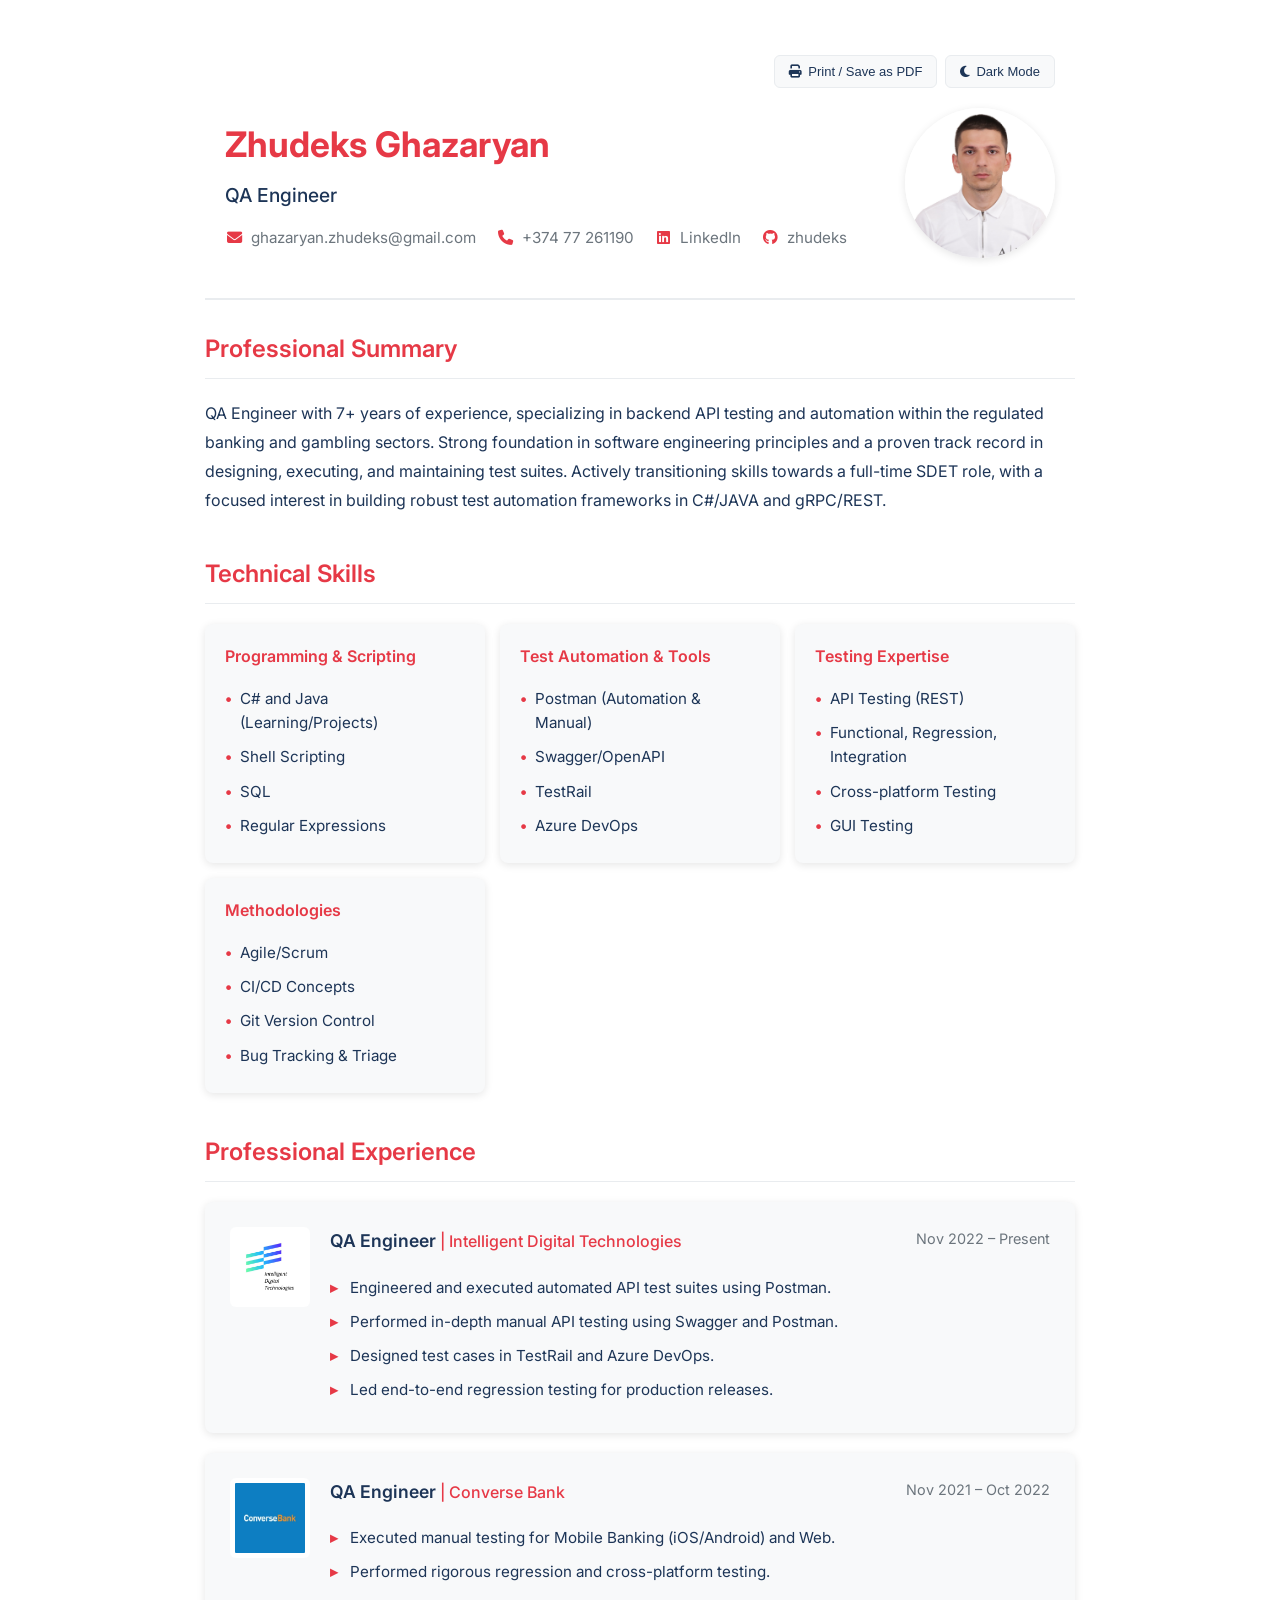
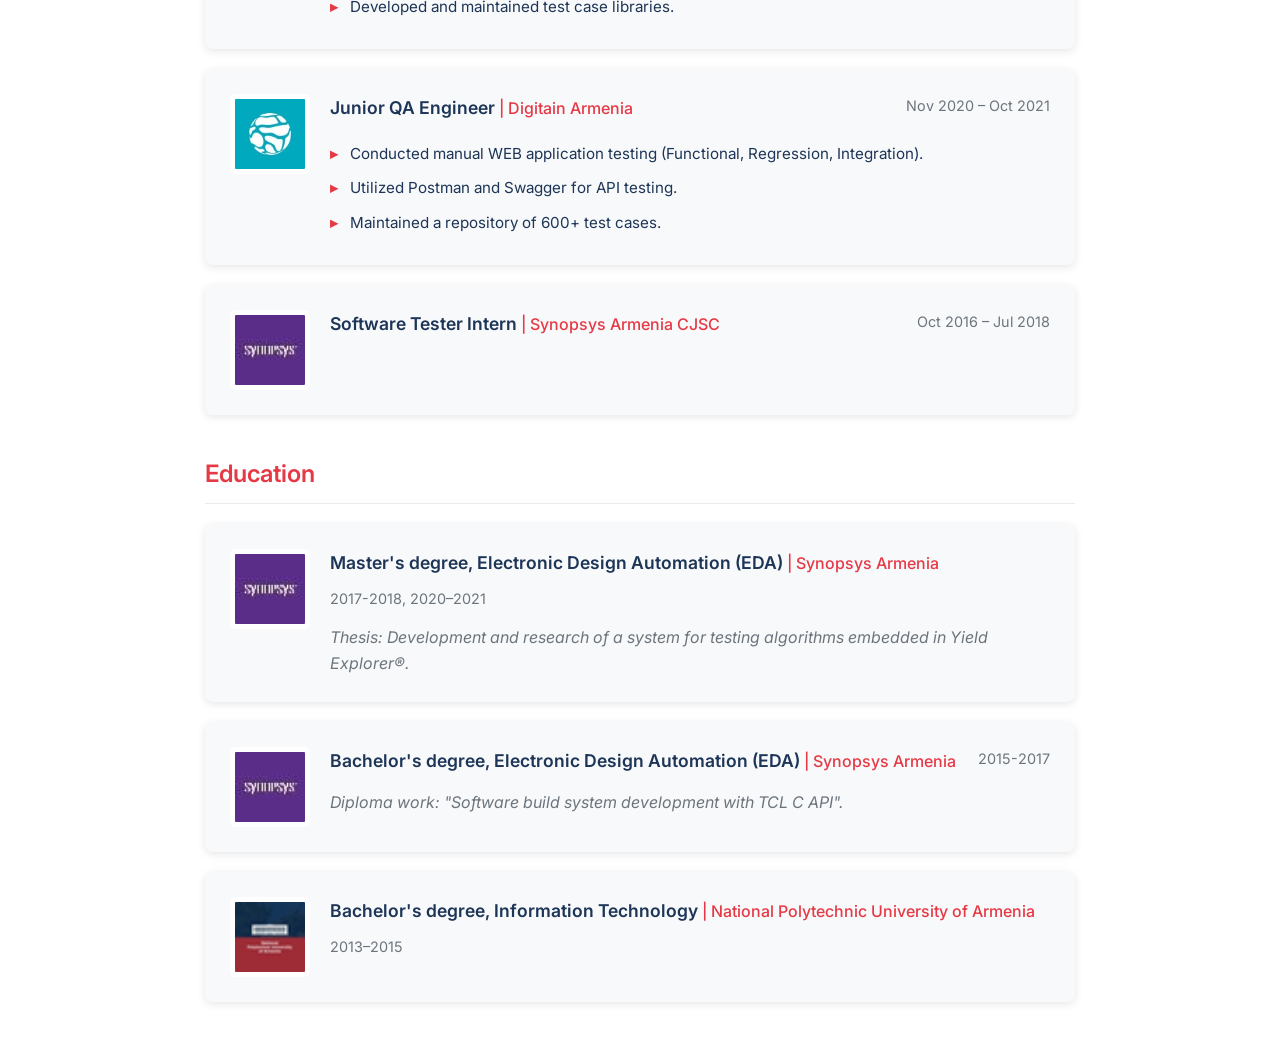
==== commit aeeeb203: "Add default CV data and render functionality for dynamic content display" ====
--- a/index.html
+++ b/index.html
@@ -33,196 +33,58 @@
 
             <div class="profile-section">
                 <div class="profile-info">
-                    <h1 class="name">Zhudeks Ghazaryan</h1>
-                    <p class="title">QA Engineer</p>
+                    <h1 class="name" id="displayName">Zhudeks Ghazaryan</h1>
+                    <p class="title" id="displayTitle">QA Engineer</p>
 
                     <div class="contact-info">
-                        <div class="contact-item">
+                        <div class="contact-item" id="contactEmail">
                             <i class="fas fa-envelope"></i>
                             <a href="mailto:ghazaryan.zhudeks@gmail.com">ghazaryan.zhudeks@gmail.com</a>
                         </div>
-                        <div class="contact-item">
+                        <div class="contact-item" id="contactPhone">
                             <i class="fas fa-phone"></i>
                             <a href="tel:+37477261190">+374 77 261190</a>
                         </div>
-                        <div class="contact-item">
+                        <div class="contact-item" id="contactLinkedin">
                             <i class="fab fa-linkedin"></i>
                             <a href="https://www.linkedin.com/in/ghazaryanzhudeks/" target="_blank">LinkedIn</a>
                         </div>
-                        <div class="contact-item">
+                        <div class="contact-item" id="contactGithub">
                             <i class="fab fa-github"></i>
                             <a href="https://github.com/zhudeks" target="_blank">zhudeks</a>
                         </div>
                     </div>
                 </div>
                 
-                <img src="images/avatar.jpg" alt="Zhudeks Ghazaryan" class="profile-avatar">
+                <img src="images/avatar.jpg" alt="Zhudeks Ghazaryan" class="profile-avatar" id="displayAvatar">
             </div>
         </header>
 
         <section id="summary">
             <h2 class="section-title">Professional Summary</h2>
-            <p>
+            <p id="displaySummary">
                 QA Engineer with 7+ years of experience, specializing in backend API testing and automation within the regulated banking and gambling sectors. Strong foundation in software engineering principles and a proven track record in designing, executing, and maintaining test suites. Actively transitioning skills towards a full-time SDET role, with a focused interest in building robust test automation frameworks in C#/JAVA and gRPC/REST.
             </p>
         </section>
 
         <section id="skills">
             <h2 class="section-title">Technical Skills</h2>
-            <div class="skills-grid">
-                <div class="skill-card">
-                    <h4>Programming & Scripting</h4>
-                    <ul class="skill-list">
-                        <li>C# and Java (Learning/Projects)</li>
-                        <li>Shell Scripting</li>
-                        <li>SQL</li>
-                        <li>Regular Expressions</li>
-                    </ul>
-                </div>
-                <div class="skill-card">
-                    <h4>Test Automation & Tools</h4>
-                    <ul class="skill-list">
-                        <li>Postman (Automation & Manual)</li>
-                        <li>Swagger/OpenAPI</li>
-                        <li>TestRail</li>
-                        <li>Azure DevOps</li>
-                    </ul>
-                </div>
-                <div class="skill-card">
-                    <h4>Testing Expertise</h4>
-                    <ul class="skill-list">
-                        <li>API Testing (REST)</li>
-                        <li>Functional, Regression, Integration</li>
-                        <li>Cross-platform Testing</li>
-                        <li>GUI Testing</li>
-                    </ul>
-                </div>
-                <div class="skill-card">
-                    <h4>Methodologies</h4>
-                    <ul class="skill-list">
-                        <li>Agile/Scrum</li>
-                        <li>CI/CD Concepts</li>
-                        <li>Git Version Control</li>
-                        <li>Bug Tracking & Triage</li>
-                    </ul>
-                </div>
+            <div class="skills-grid" id="displaySkills">
+                <!-- Skills will be loaded from localStorage -->
             </div>
         </section>
 
         <section id="experience">
             <h2 class="section-title">Professional Experience</h2>
-
-            <div class="card">
-                <img src="images/idt.jpg" alt="Intelligent Digital Technologies" class="card-logo">
-                <div class="card-content">
-                    <div class="card-header">
-                        <div>
-                            <span class="card-title">QA Engineer</span>
-                            <span class="card-company"> | Intelligent Digital Technologies</span>
-                        </div>
-                        <span class="card-date">Nov 2022 – Present</span>
-                    </div>
-                    <ul>
-                        <li>Engineered and executed automated API test suites using Postman.</li>
-                        <li>Performed in-depth manual API testing using Swagger and Postman.</li>
-                        <li>Designed test cases in TestRail and Azure DevOps.</li>
-                        <li>Led end-to-end regression testing for production releases.</li>
-                    </ul>
-                </div>
-            </div>
-
-            <div class="card">
-                <img src="images/converse.jpg" alt="Converse Bank" class="card-logo">
-                <div class="card-content">
-                    <div class="card-header">
-                        <div>
-                            <span class="card-title">QA Engineer</span>
-                            <span class="card-company"> | Converse Bank</span>
-                        </div>
-                        <span class="card-date">Nov 2021 – Oct 2022</span>
-                    </div>
-                    <ul>
-                        <li>Executed manual testing for Mobile Banking (iOS/Android) and Web.</li>
-                        <li>Performed rigorous regression and cross-platform testing.</li>
-                        <li>Developed and maintained test case libraries.</li>
-                    </ul>
-                </div>
-            </div>
-
-            <div class="card">
-                <img src="images/digitain.png" alt="Digitain Armenia" class="card-logo">
-                <div class="card-content">
-                    <div class="card-header">
-                        <div>
-                            <span class="card-title">Junior QA Engineer</span>
-                            <span class="card-company"> | Digitain Armenia</span>
-                        </div>
-                        <span class="card-date">Nov 2020 – Oct 2021</span>
-                    </div>
-                    <ul>
-                        <li>Conducted manual WEB application testing (Functional, Regression, Integration).</li>
-                        <li>Utilized Postman and Swagger for API testing.</li>
-                        <li>Maintained a repository of 600+ test cases.</li>
-                    </ul>
-                </div>
-            </div>
-
-            <div class="card">
-                <img src="images/synopsys.jpg" alt="Synopsys Armenia" class="card-logo">
-                <div class="card-content">
-                    <div class="card-header">
-                        <div>
-                            <span class="card-title">Software Tester Intern</span>
-                            <span class="card-company"> | Synopsys Armenia CJSC</span>
-                        </div>
-                        <span class="card-date">Oct 2016 – Jul 2018</span>
-                    </div>
-                </div>
+            <div id="displayExperience">
+                <!-- Experience will be loaded from localStorage -->
             </div>
         </section>
 
         <section id="education">
             <h2 class="section-title">Education</h2>
-
-            <div class="card">
-                <img src="images/synopsys.jpg" alt="Synopsys Armenia" class="card-logo">
-                <div class="card-content">
-                    <div class="card-header">
-                        <div>
-                            <span class="card-title">Master's degree, Electronic Design Automation (EDA)</span>
-                            <span class="card-company"> | Synopsys Armenia</span>
-                        </div>
-                        <span class="card-date">2017-2018, 2020–2021</span>
-                    </div>
-                    <p class="education-degree">Thesis: Development and research of a system for testing algorithms embedded in Yield Explorer®.</p>
-                </div>
-            </div>
-
-            <div class="card">
-                <img src="images/synopsys.jpg" alt="Synopsys Armenia" class="card-logo">
-                <div class="card-content">
-                    <div class="card-header">
-                        <div>
-                            <span class="card-title">Bachelor's degree, Electronic Design Automation (EDA)</span>
-                            <span class="card-company"> | Synopsys Armenia</span>
-                        </div>
-                        <span class="card-date">2015-2017</span>
-                    </div>
-                    <p class="education-degree">Diploma work: "Software build system development with TCL C API".</p>
-                </div>
-            </div>
-
-            <div class="card">
-                <img src="images/npua.png" alt="National Polytechnic University of Armenia" class="card-logo">
-                <div class="card-content">
-                    <div class="card-header">
-                        <div>
-                            <span class="card-title">Bachelor's degree, Information Technology</span>
-                            <span class="card-company"> | National Polytechnic University of Armenia</span>
-                        </div>
-                        <span class="card-date">2013–2015</span>
-                    </div>
-                </div>
+            <div id="displayEducation">
+                <!-- Education will be loaded from localStorage -->
             </div>
         </section>
     </div>
--- a/css/style.css
+++ b/css/style.css
@@ -55,6 +55,10 @@
     flex-wrap: wrap;
 }
 
+.header-controls a {
+    text-decoration: none;
+}
+
 .btn {
     padding: 8px 14px;
     border: none;
@@ -69,6 +73,19 @@
     white-space: nowrap;
 }
 
+.btn:hover {
+    transform: translateY(-2px);
+}
+
+.btn:active {
+    transform: translateY(0);
+}
+
+.btn:focus {
+    outline: 2px solid var(--primary-color);
+    outline-offset: 2px;
+}
+
 .btn-primary {
     background-color: var(--primary-color);
     color: white;
@@ -104,7 +121,6 @@
     height: 150px;
     border-radius: 50%;
     object-fit: cover;
-    border: 3px solid var(--primary-color);
     box-shadow: var(--shadow);
     flex-shrink: 0;
 }
@@ -140,11 +156,17 @@
 .contact-item a {
     color: var(--secondary-text);
     text-decoration: none;
-    transition: color 0.3s ease;
+    transition: all 0.3s ease;
 }
 
 .contact-item a:hover {
     color: var(--primary-color);
+}
+
+.contact-item a:focus {
+    outline: 2px solid var(--primary-color);
+    outline-offset: 2px;
+    border-radius: 4px;
 }
 
 .contact-item i,
@@ -152,6 +174,11 @@
     color: var(--primary-color);
     width: 18px;
     text-align: center;
+    transition: transform 0.3s ease;
+}
+
+.contact-item:hover i {
+    transform: scale(1.2);
 }
 
 /* Section Styles */
@@ -187,6 +214,17 @@
     padding: 20px;
     border-radius: 8px;
     box-shadow: var(--shadow);
+    transition: all 0.3s ease;
+}
+
+.skill-card:hover {
+    transform: translateY(-5px);
+    box-shadow: 0 4px 12px rgba(0, 0, 0, 0.15);
+}
+
+.skill-card:focus-within {
+    outline: 2px solid var(--primary-color);
+    outline-offset: 2px;
 }
 
 .skill-card h4 {
@@ -229,6 +267,12 @@
     display: flex;
     gap: 20px;
     align-items: flex-start;
+    transition: all 0.3s ease;
+}
+
+.card:hover {
+    transform: translateY(-3px);
+    box-shadow: 0 4px 12px rgba(0, 0, 0, 0.15);
 }
 
 .card-logo {
@@ -258,6 +302,11 @@
     font-size: 1.1rem;
     font-weight: 600;
     color: var(--text-color);
+    transition: color 0.3s ease;
+}
+
+.card:hover .card-title {
+    color: var(--primary-color);
 }
 
 .card-company {
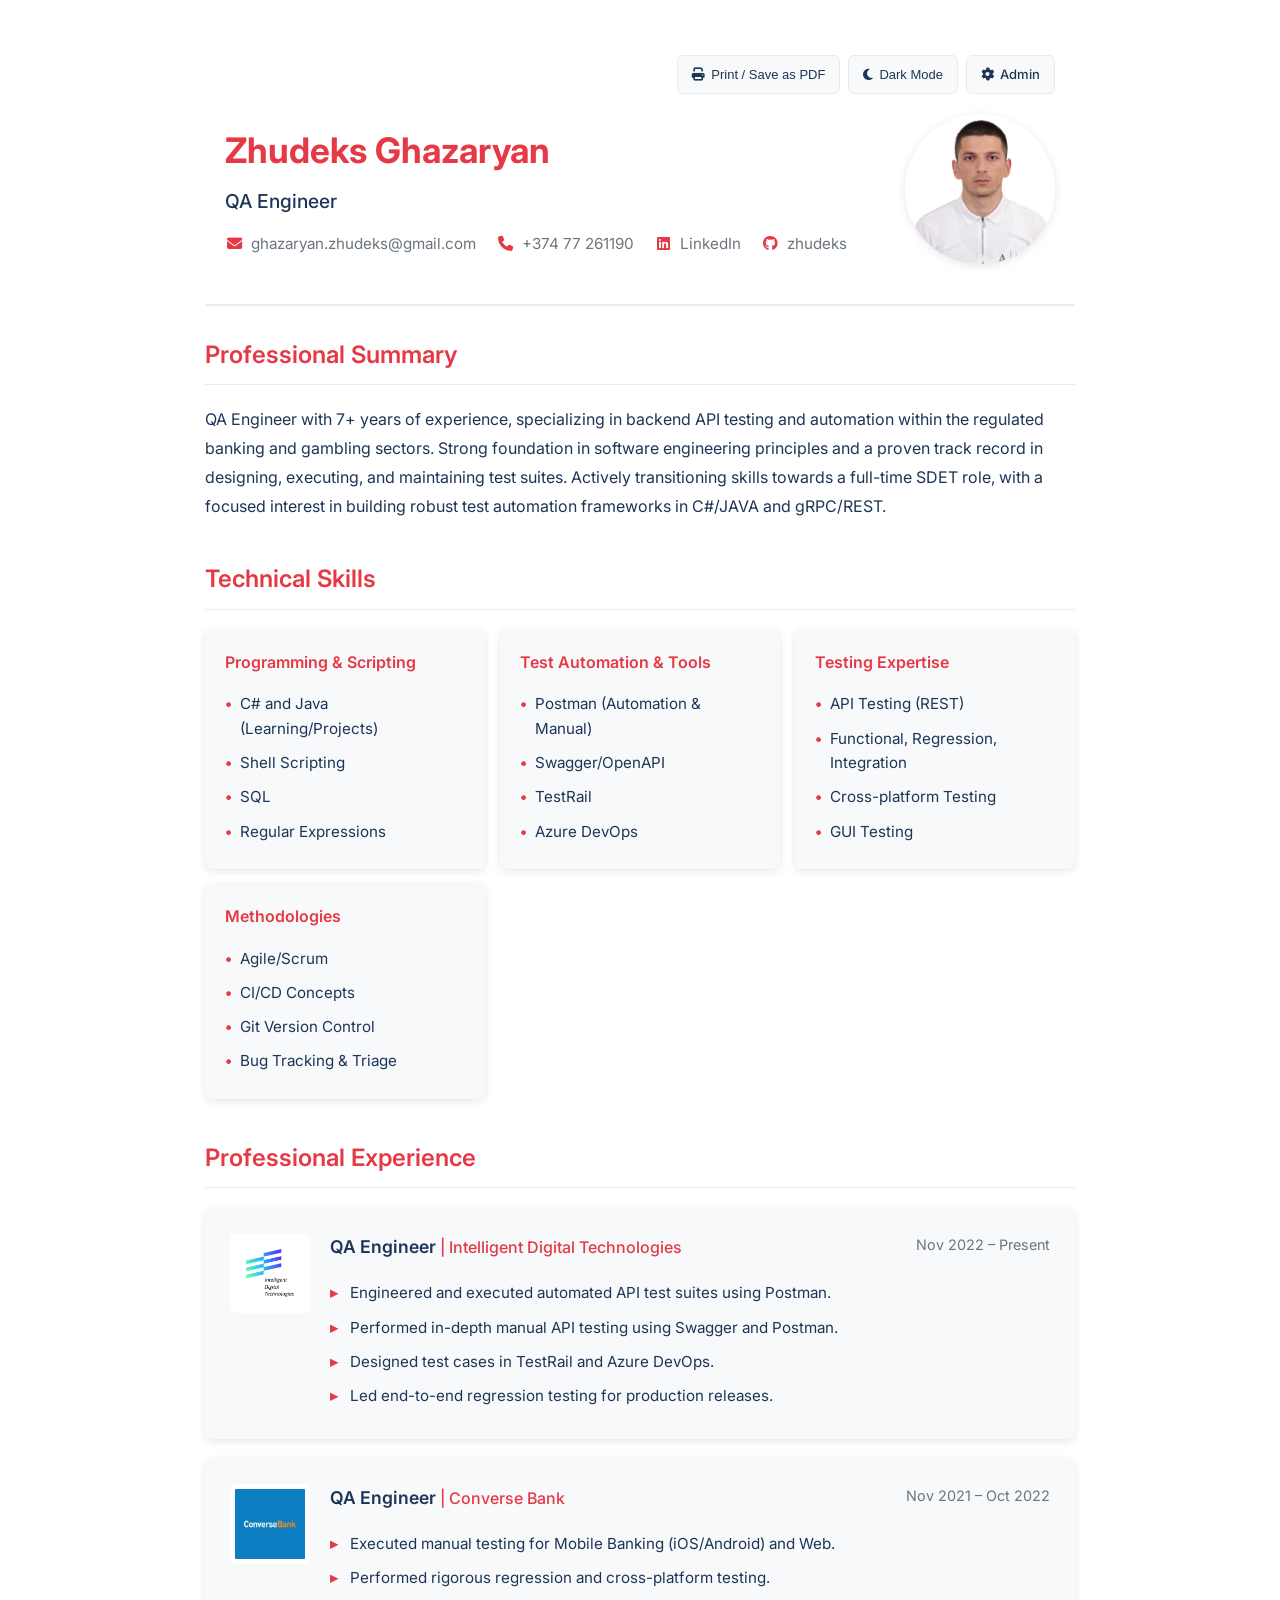
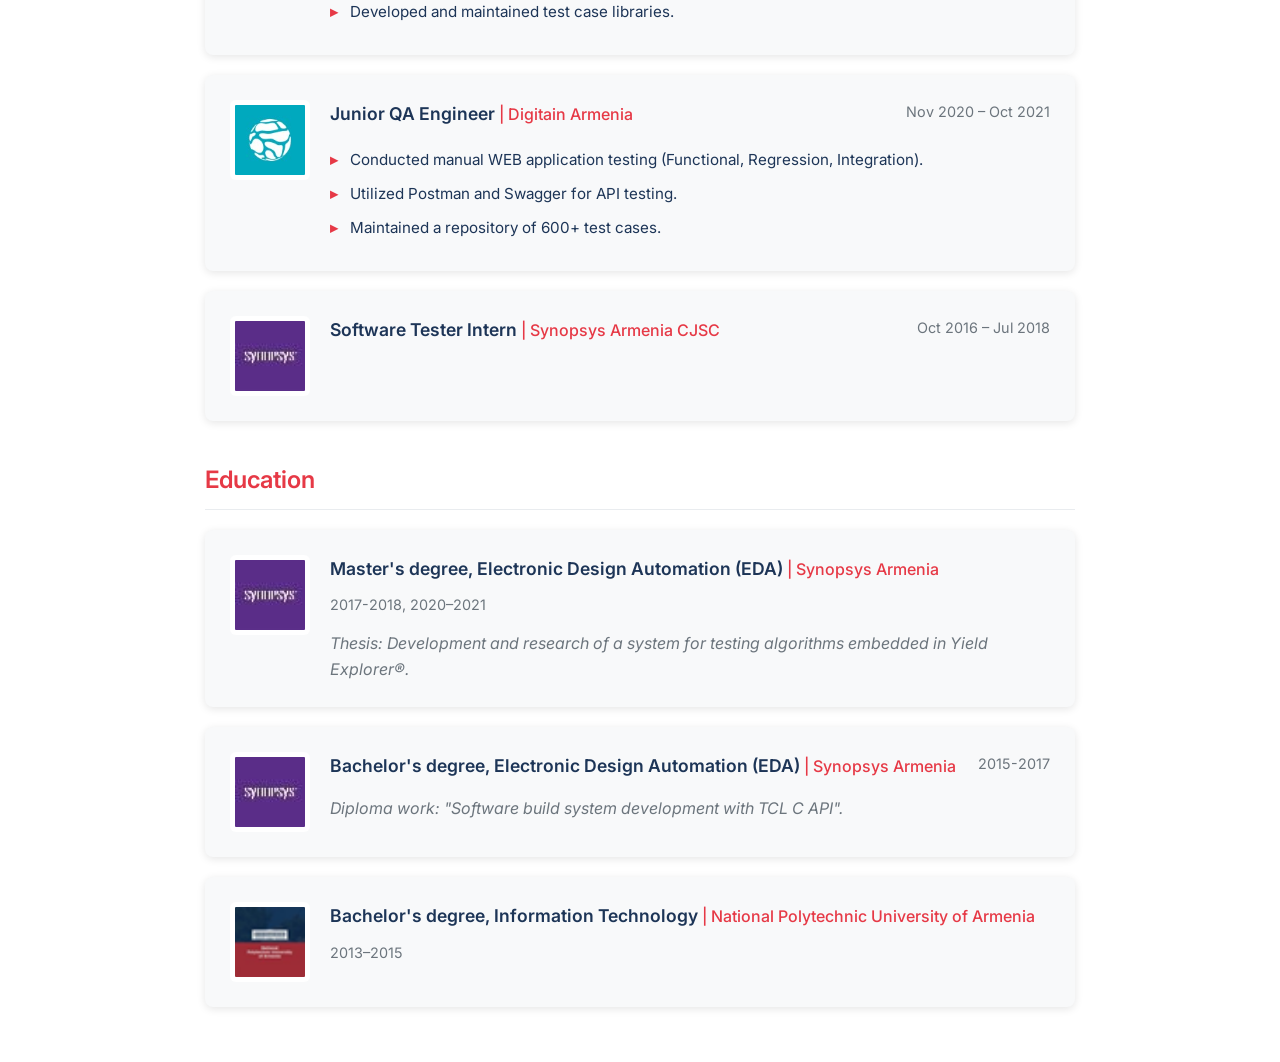
==== commit 68e8a998: "Add admin panel HTML and JavaScript for CV management - Created index.html for the admin panel with " ====
--- a/index.html
+++ b/index.html
@@ -29,6 +29,10 @@
                     <i class="fas fa-moon"></i>
                     Dark Mode
                 </button>
+                <a href="admin/index.html" class="btn btn-secondary">
+                    <i class="fas fa-cog"></i>
+                    Admin
+                </a>
             </div>
 
             <div class="profile-section">
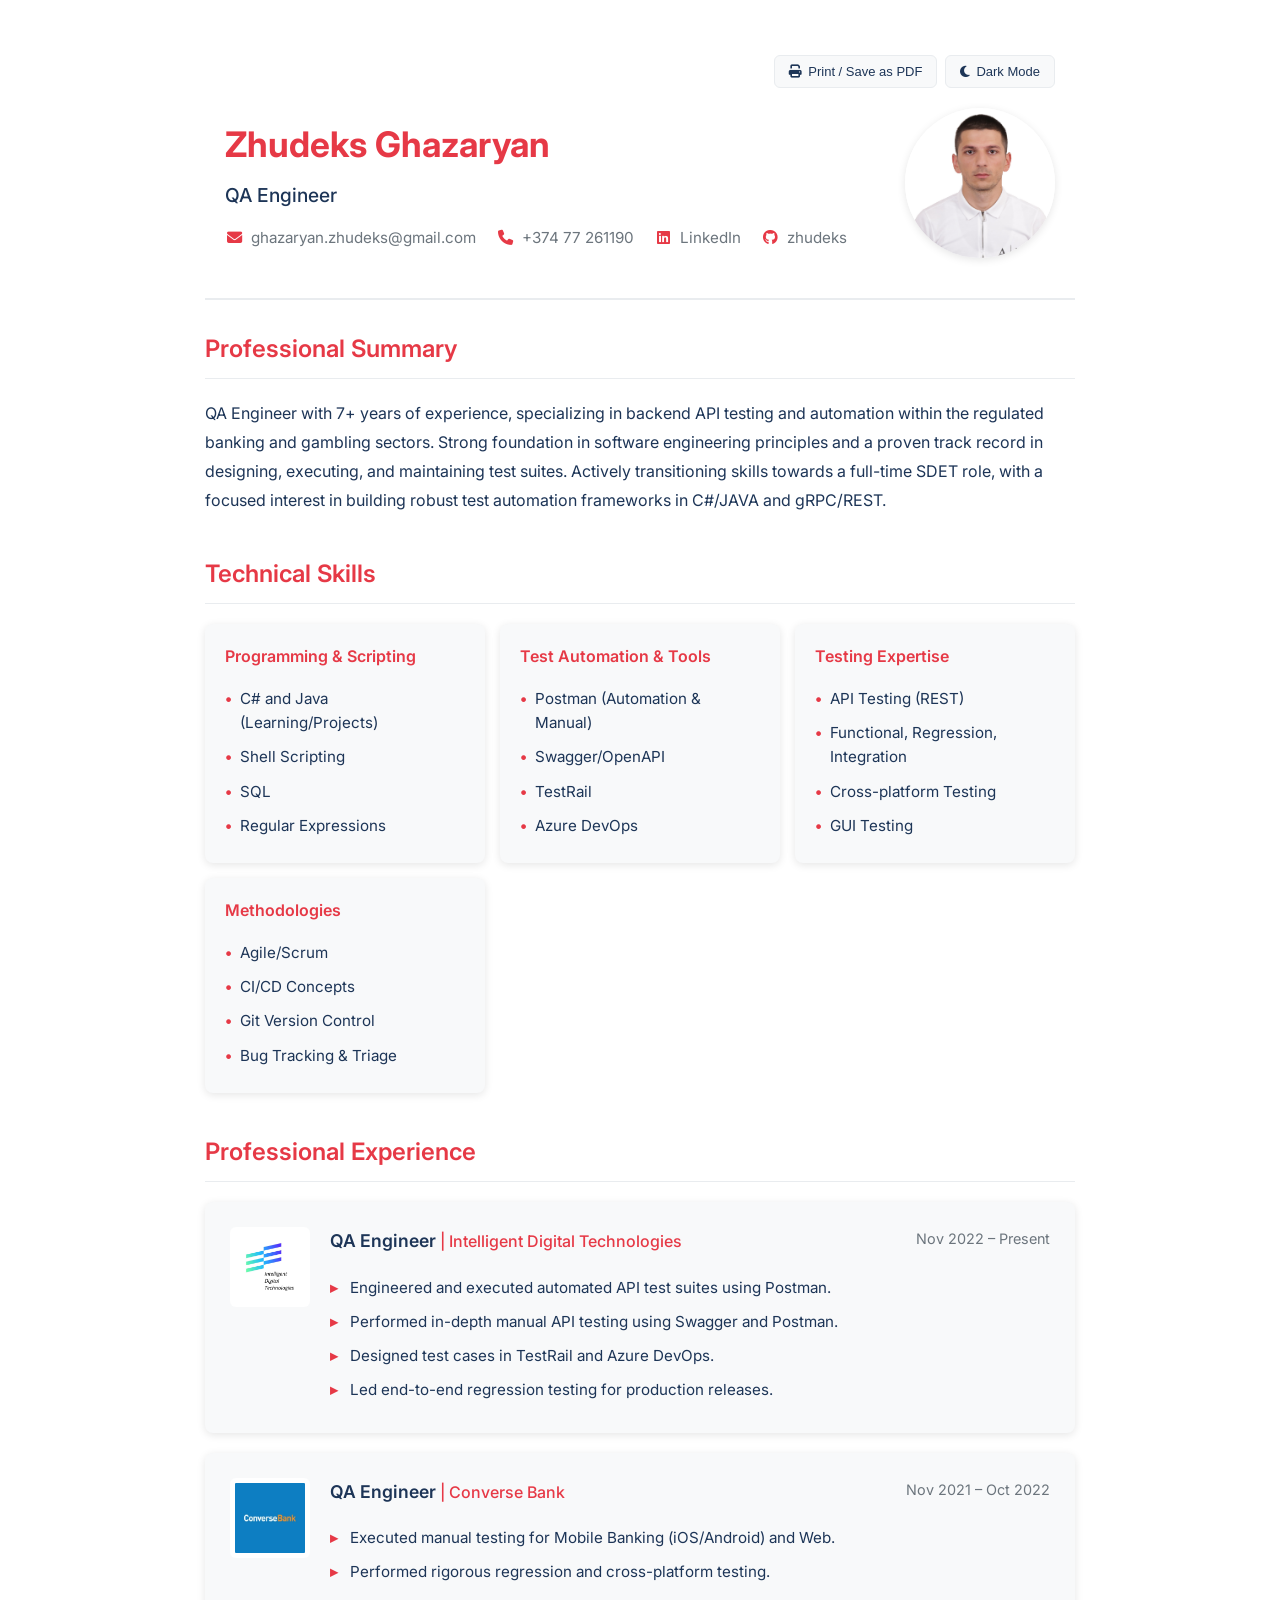
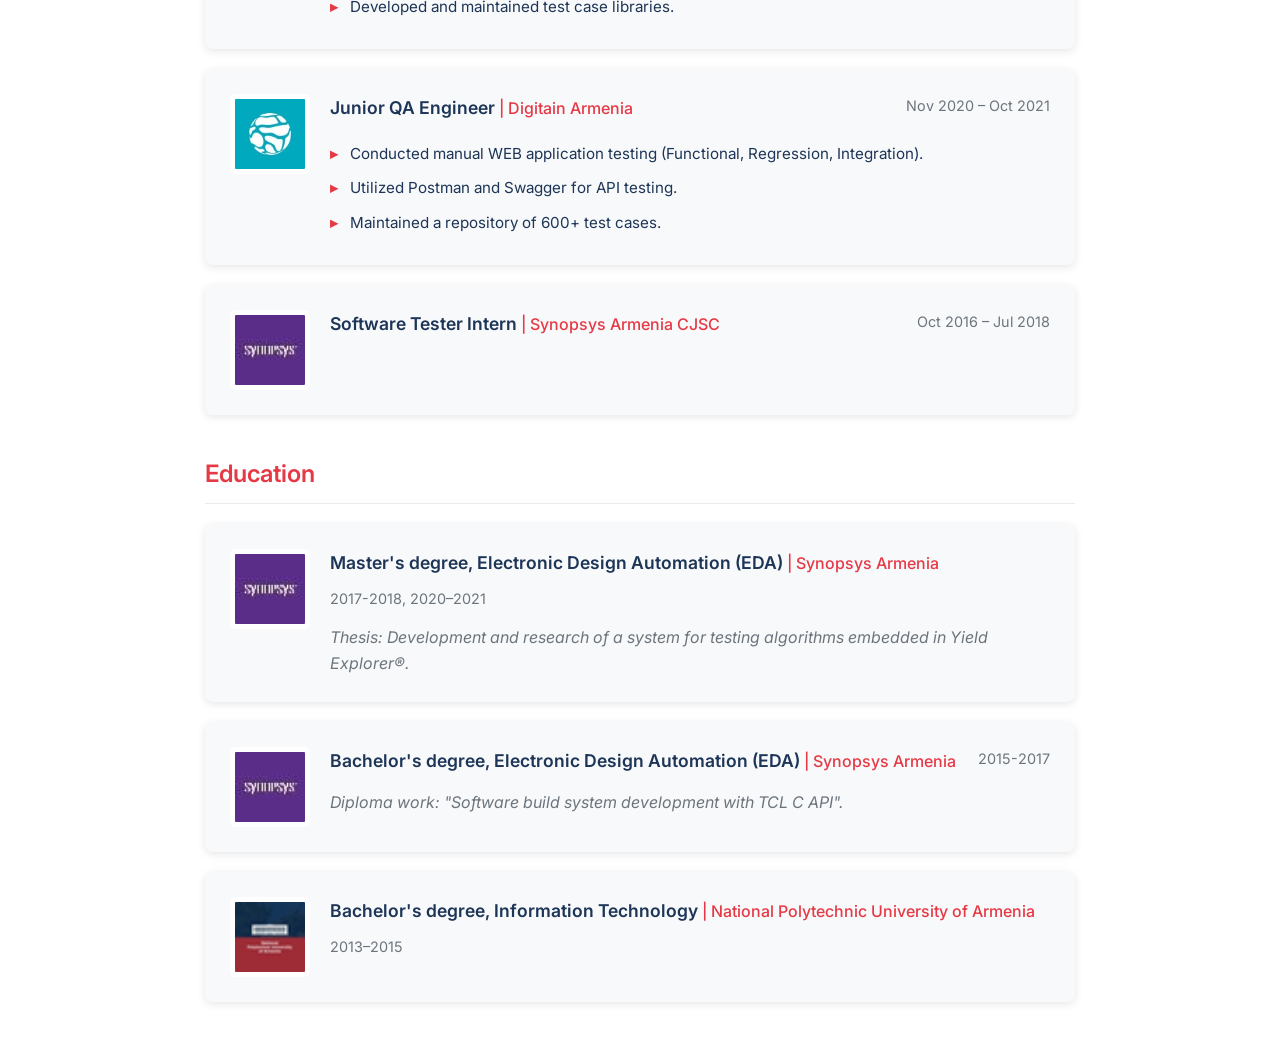
==== commit 17aa3f01: "Remove admin panel link from header controls" ====
--- a/index.html
+++ b/index.html
@@ -29,10 +29,6 @@
                     <i class="fas fa-moon"></i>
                     Dark Mode
                 </button>
-                <a href="admin/index.html" class="btn btn-secondary">
-                    <i class="fas fa-cog"></i>
-                    Admin
-                </a>
             </div>
 
             <div class="profile-section">
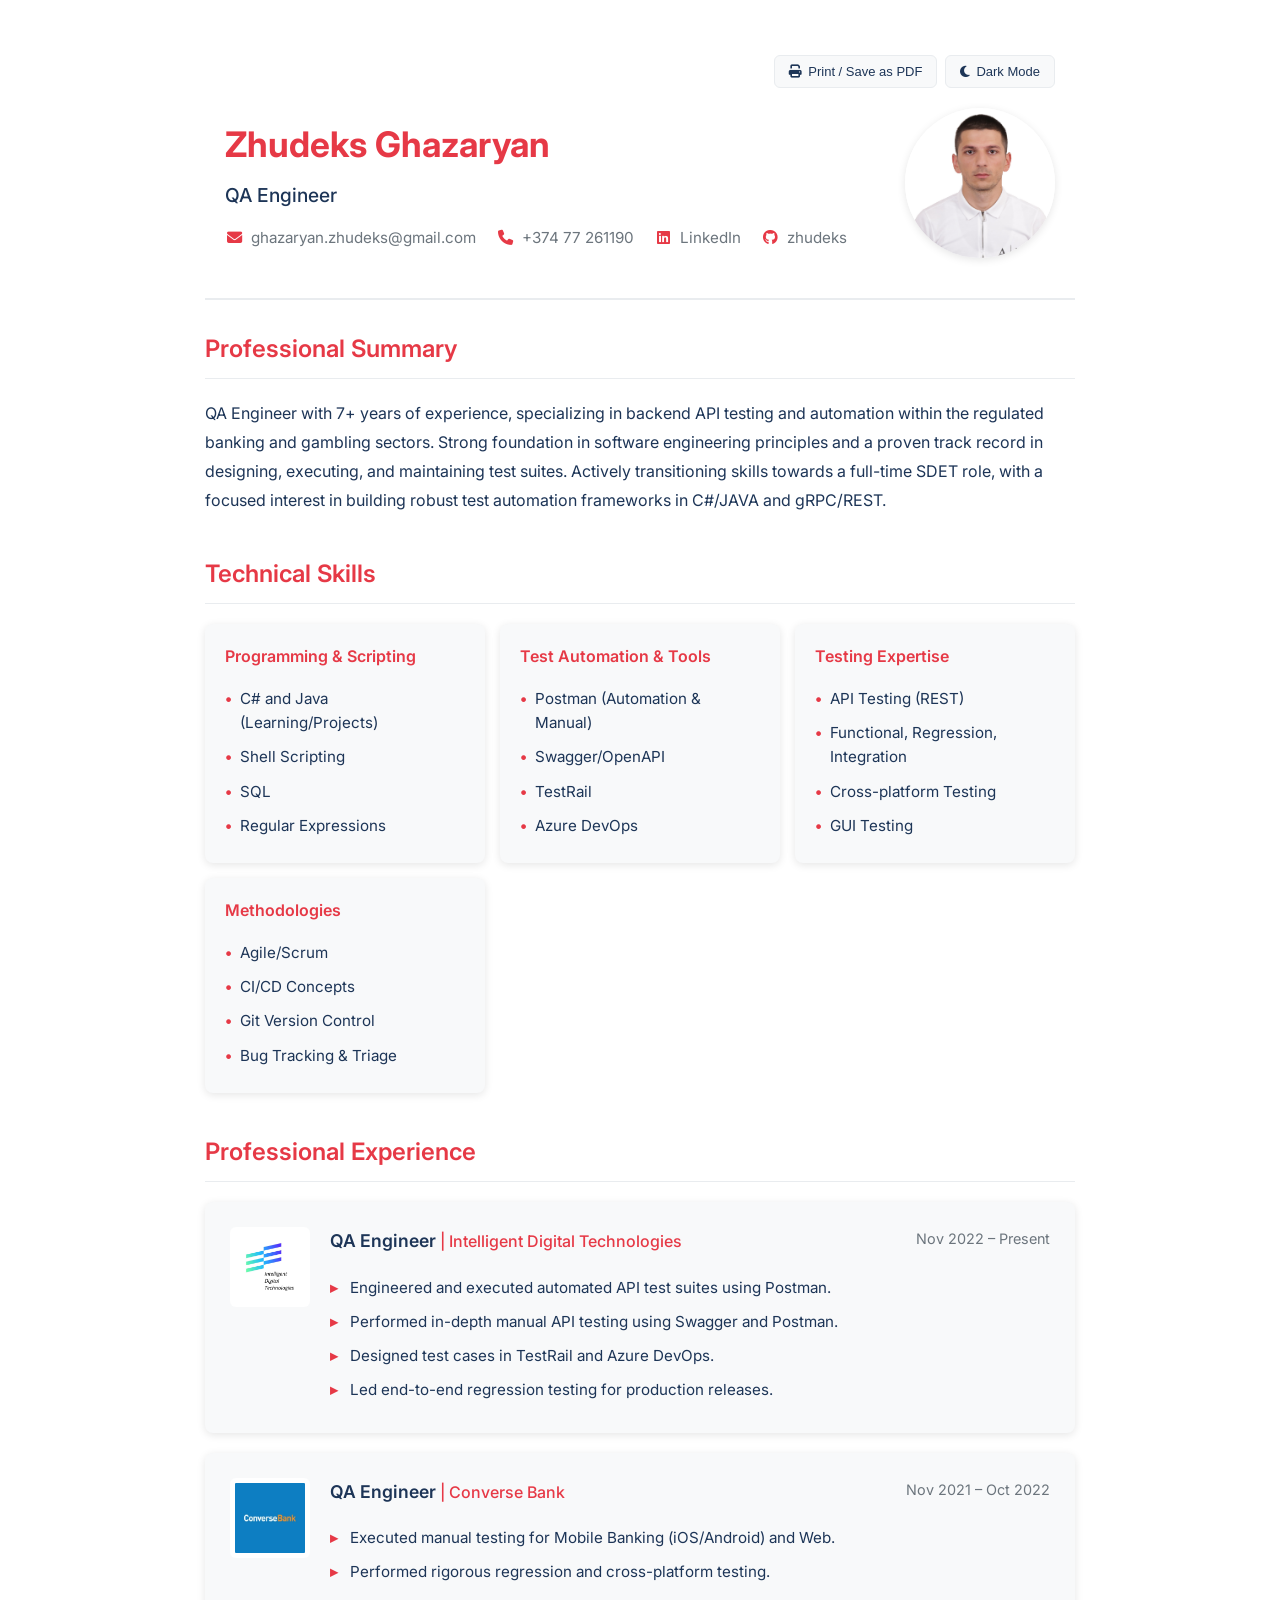
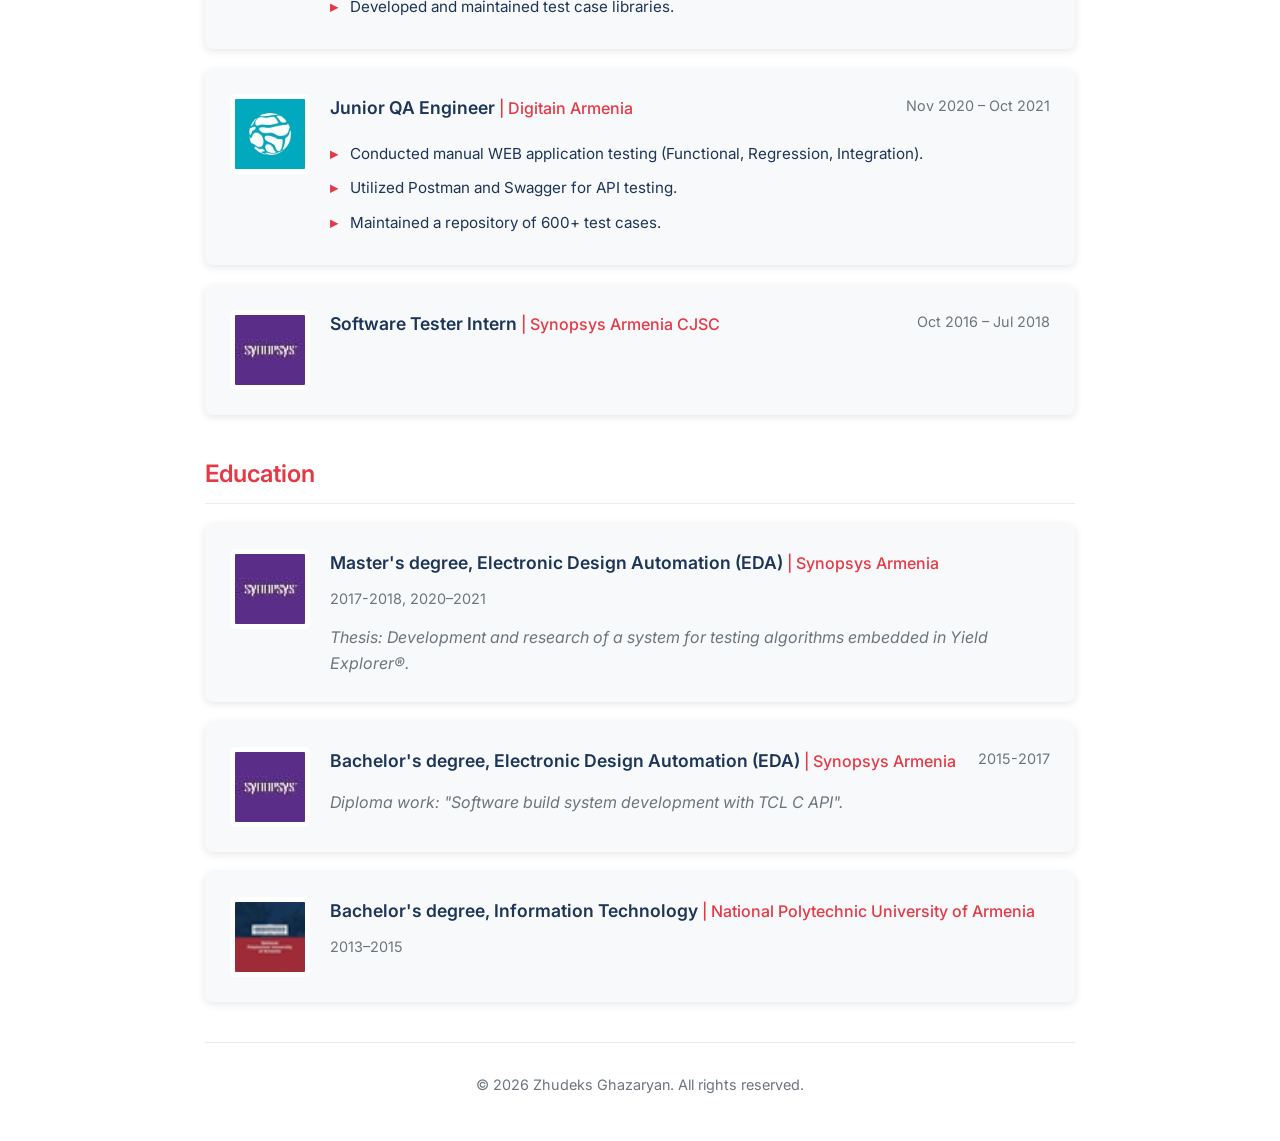
==== commit 067e654f: "Refactor CV management: Remove admin panel, implement static data file, and enhance footer" ====
--- a/index.html
+++ b/index.html
@@ -70,25 +70,31 @@
         <section id="skills">
             <h2 class="section-title">Technical Skills</h2>
             <div class="skills-grid" id="displaySkills">
-                <!-- Skills will be loaded from localStorage -->
+                <!-- Skills will be loaded from data.js -->
             </div>
         </section>
 
         <section id="experience">
             <h2 class="section-title">Professional Experience</h2>
             <div id="displayExperience">
-                <!-- Experience will be loaded from localStorage -->
+                <!-- Experience will be loaded from data.js -->
             </div>
         </section>
 
         <section id="education">
             <h2 class="section-title">Education</h2>
             <div id="displayEducation">
-                <!-- Education will be loaded from localStorage -->
+                <!-- Education will be loaded from data.js -->
             </div>
         </section>
+
+        <footer class="cv-footer">
+            <p>© <span id="currentYear"></span> Zhudeks Ghazaryan. All rights reserved.</p>
+        </footer>
     </div>
 
+    <!-- CV Data -->
+    <script src="js/data.js"></script>
     <!-- Custom JS -->
     <script src="js/script.js"></script>
 </body>
--- a/css/style.css
+++ b/css/style.css
@@ -347,6 +347,16 @@
     margin-top: 10px;
 }
 
+/* Footer */
+.cv-footer {
+    text-align: center;
+    padding: 30px 20px;
+    border-top: 1px solid var(--border-color);
+    margin-top: 40px;
+    color: var(--secondary-text);
+    font-size: 0.9rem;
+}
+
 /* Responsive Design */
 @media (max-width: 768px) {
     .container {
